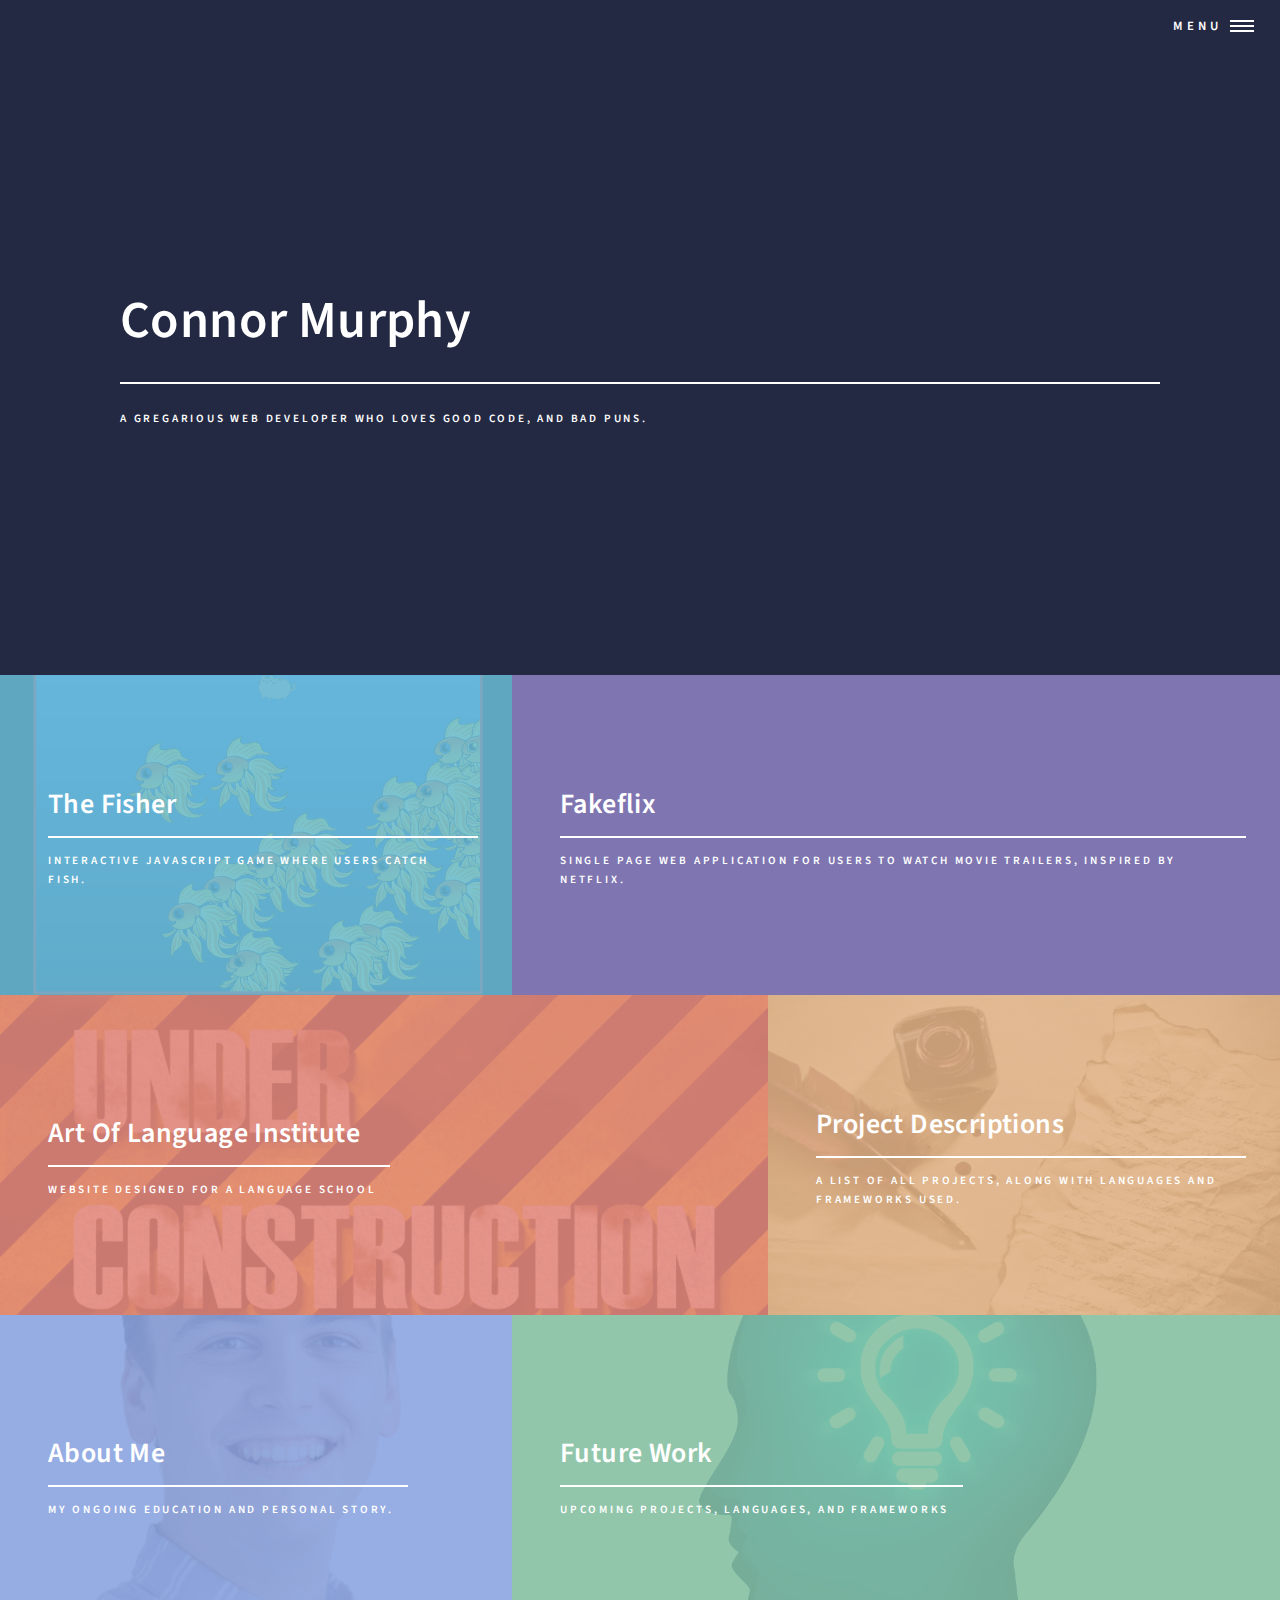
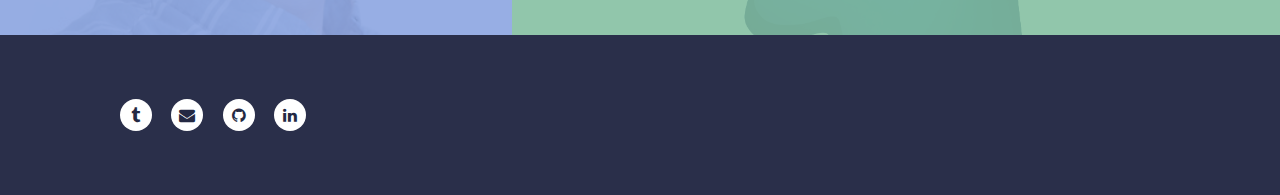
==== index.html @ fe05c430 "Update ALI" ====
<!DOCTYPE HTML>

<html>
	<head>
		<title>Connor Murphy</title>
		<meta charset="utf-8" />
		<meta name="viewport" content="width=device-width, initial-scale=1, user-scalable=no" />
		<!--[if lte IE 8]><script src="assets/js/ie/html5shiv.js"></script><![endif]-->
		<link rel="stylesheet" href="assets/css/main.css" />
		<!--[if lte IE 9]><link rel="stylesheet" href="assets/css/ie9.css" /><![endif]-->
		<!--[if lte IE 8]><link rel="stylesheet" href="assets/css/ie8.css" /><![endif]-->
	</head>
	<body>

		<!-- Wrapper -->
			<div id="wrapper">

				<!-- Header -->
					<header id="header" class="alt">
						<a href="index.html" class="logo"><img="./assets/images/Fav-icon.png">
						<nav>
							<a href="#menu">Menu</a>
						</nav>
					</header>

				<!-- Menu -->
					<nav id="menu">
						<ul class="links">
              <li><a href="index.html">Home</a></li>
							<li><a href="projects.html">Projects</a></li>
							<li><a href="about-me.html">About Me</a></li>
							<li><a href="future.html">Future Work</a></li>
						</ul>
					</nav>

				<!-- Banner -->
					<section id="banner" class="major">
						<div class="inner">
							<header class="major">
								<h1>Connor Murphy</h1>
								<div class="content">
									<p>A gregarious web developer who loves good code, and bad puns.</p>
								</div>
							</header>
						</div>
					</section>

				<!-- Main -->
					<div id="main">

						<!-- One -->
							<section id="one" class="tiles">
								<article>
									<span class="image">
										<img src="./assets/images/gameplay.png" alt="" />
									</span>
									<header class="major">
										<h3><a href="thefisher" class="link">The Fisher</a></h3>
										<p>Interactive Javascript game where users catch fish.</p>
									</header>
								</article>
								<article>
									<span class="image">
									<img src="http://res.cloudinary.com/dqiuefax1/image/upload/v1480898800/a7AM8L_i4vcko.gif" alt="" />
									</span>
									<header class="major">
										<h3><a href="http://www.realfakeflix.com/">Fakeflix</a></h3>
										<p>Single Page Web application for users to watch movie trailers, inspired by Netflix.</p>
									</header>
								</article>
								<article>
									<span class="image">
										<img src="./assets/images/work-in-progress.jpg" alt="" />
									</span>
									<header class="major">
										<h3><a href="http://a-l-i.herokuapp.com/#/">Art Of Language Institute</a></h3>
										<p>Website designed for a language school</p>
									</header>
								</article>
								<article>
									<span class="image">
										<img src="./assets/images/description.jpg" alt="" />
									</span>
									<header class="major">
										<h3><a href="projects.html" class="link">Project Descriptions</a></h3>
										<p>A list of all projects, along with languages and frameworks used.</p>
									</header>
								</article>
								<article>
									<span class="image">
										<img src="./assets/images/Connor.jpg" alt="" />
									</span>
									<header class="major">
										<h3><a href="about-me.html" class="link">About Me</a></h3>
										<p>My ongoing education and personal story.</p>
									</header>
								</article>
								<article>
									<span class="image">
										<img src="./assets/images/idea.jpg" alt="" />
									</span>
									<header class="major">
										<h3><a href="future.html" class="link">Future Work</a></h3>
										<p> Upcoming projects, languages, and frameworks</p>
									</header>
								</article>
							</section>

				<!-- Footer -->
					<footer id="footer">
						<div class="inner">
							<ul class="icons">
								<li><a href="http://theangryprogrammer.tumblr.com/" class="icon alt fa-tumblr"><span class="label">Twitter</span></a></li>
								<li><a href="mailto:connorlmurphy@gmail.com" class="icon alt fa-envelope"><span class="label">Email</span></a></li>
								<li><a href="https://www.github.com/monnorcurphy" class="icon alt fa-github"><span class="label">GitHub</span></a></li>
								<li><a href="https://www.linkedin.com/in/monnorcurphy" class="icon alt fa-linkedin"><span class="label">LinkedIn</span></a></li>
							</ul>
						</div>
					</footer>

			</div>

		<!-- Scripts -->
			<script src="assets/js/jquery.min.js"></script>
			<script src="assets/js/jquery.scrolly.min.js"></script>
			<script src="assets/js/jquery.scrollex.min.js"></script>
			<script src="assets/js/skel.min.js"></script>
			<script src="assets/js/util.js"></script>
			<!--[if lte IE 8]><script src="assets/js/ie/respond.min.js"></script><![endif]-->
			<script src="assets/js/main.js"></script>

	</body>
</html>
---- assets/css/main.css ----
@import url(font-awesome.min.css);
@import url("https://fonts.googleapis.com/css?family=Source+Sans+Pro:300,300italic,600,600italic");

/*
	Forty by HTML5 UP
	html5up.net | @ajlkn
	Free for personal and commercial use under the CCA 3.0 license (html5up.net/license)
*/

/* Reset */

	html, body, div, span, applet, object, iframe, h1, h2, h3, h4, h5, h6, p, blockquote, pre, a, abbr, acronym, address, big, cite, code, del, dfn, em, img, ins, kbd, q, s, samp, small, strike, strong, sub, sup, tt, var, b, u, i, center, dl, dt, dd, ol, ul, li, fieldset, form, label, legend, table, caption, tbody, tfoot, thead, tr, th, td, article, aside, canvas, details, embed, figure, figcaption, footer, header, hgroup, menu, nav, output, ruby, section, summary, time, mark, audio, video {
		margin: 0;
		padding: 0;
		border: 0;
		font-size: 100%;
		font: inherit;
		vertical-align: baseline;
	}

	article, aside, details, figcaption, figure, footer, header, hgroup, menu, nav, section {
		display: block;
	}

	body {
		line-height: 1;
	}

	ol, ul {
		list-style: none;
	}

	blockquote, q {
		quotes: none;
	}

	blockquote:before, blockquote:after, q:before, q:after {
		content: '';
		content: none;
	}

	table {
		border-collapse: collapse;
		border-spacing: 0;
	}

	body {
		-webkit-text-size-adjust: none;
	}


	div.pictures{
		display: flex;
		justify-content: space-around;
		max-height: 300px;
	}

	img.me{
		max-width: 350px;
    width: auto;
    max-height: 275px;
    padding: 10px;
    min-width: 200px;
	}
/* Box Model */

	*, *:before, *:after {
		-moz-box-sizing: border-box;
		-webkit-box-sizing: border-box;
		box-sizing: border-box;
	}

/* Grid */

	.row {
		border-bottom: solid 1px transparent;
		-moz-box-sizing: border-box;
		-webkit-box-sizing: border-box;
		box-sizing: border-box;
	}

	.row > * {
		float: left;
		-moz-box-sizing: border-box;
		-webkit-box-sizing: border-box;
		box-sizing: border-box;
	}

	.row:after, .row:before {
		content: '';
		display: block;
		clear: both;
		height: 0;
	}

	.row.uniform > * > :first-child {
		margin-top: 0;
	}

	.row.uniform > * > :last-child {
		margin-bottom: 0;
	}

	.row.\30 \25 > * {
		padding: 0 0 0 0em;
	}

	.row.\30 \25 {
		margin: 0 0 -1px 0em;
	}

	.row.uniform.\30 \25 > * {
		padding: 0em 0 0 0em;
	}

	.row.uniform.\30 \25 {
		margin: 0em 0 -1px 0em;
	}

	.row > * {
		padding: 0 0 0 2em;
	}

	.row {
		margin: 0 0 -1px -2em;
	}

	.row.uniform > * {
		padding: 2em 0 0 2em;
	}

	.row.uniform {
		margin: -2em 0 -1px -2em;
	}

	.row.\32 00\25 > * {
		padding: 0 0 0 4em;
	}

	.row.\32 00\25 {
		margin: 0 0 -1px -4em;
	}

	.row.uniform.\32 00\25 > * {
		padding: 4em 0 0 4em;
	}

	.row.uniform.\32 00\25 {
		margin: -4em 0 -1px -4em;
	}

	.row.\31 50\25 > * {
		padding: 0 0 0 3em;
	}

	.row.\31 50\25 {
		margin: 0 0 -1px -3em;
	}

	.row.uniform.\31 50\25 > * {
		padding: 3em 0 0 3em;
	}

	.row.uniform.\31 50\25 {
		margin: -3em 0 -1px -3em;
	}

	.row.\35 0\25 > * {
		padding: 0 0 0 1em;
	}

	.row.\35 0\25 {
		margin: 0 0 -1px -1em;
	}

	.row.uniform.\35 0\25 > * {
		padding: 1em 0 0 1em;
	}

	.row.uniform.\35 0\25 {
		margin: -1em 0 -1px -1em;
	}

	.row.\32 5\25 > * {
		padding: 0 0 0 0.5em;
	}

	.row.\32 5\25 {
		margin: 0 0 -1px -0.5em;
	}

	.row.uniform.\32 5\25 > * {
		padding: 0.5em 0 0 0.5em;
	}

	.row.uniform.\32 5\25 {
		margin: -0.5em 0 -1px -0.5em;
	}

	.\31 2u, .\31 2u\24 {
		width: 100%;
		clear: none;
		margin-left: 0;
	}

	.\31 1u, .\31 1u\24 {
		width: 91.6666666667%;
		clear: none;
		margin-left: 0;
	}

	.\31 0u, .\31 0u\24 {
		width: 83.3333333333%;
		clear: none;
		margin-left: 0;
	}

	.\39 u, .\39 u\24 {
		width: 75%;
		clear: none;
		margin-left: 0;
	}

	.\38 u, .\38 u\24 {
		width: 66.6666666667%;
		clear: none;
		margin-left: 0;
	}

	.\37 u, .\37 u\24 {
		width: 58.3333333333%;
		clear: none;
		margin-left: 0;
	}

	.\36 u, .\36 u\24 {
		width: 50%;
		clear: none;
		margin-left: 0;
	}

	.\35 u, .\35 u\24 {
		width: 41.6666666667%;
		clear: none;
		margin-left: 0;
	}

	.\34 u, .\34 u\24 {
		width: 33.3333333333%;
		clear: none;
		margin-left: 0;
	}

	.\33 u, .\33 u\24 {
		width: 25%;
		clear: none;
		margin-left: 0;
	}

	.\32 u, .\32 u\24 {
		width: 16.6666666667%;
		clear: none;
		margin-left: 0;
	}

	.\31 u, .\31 u\24 {
		width: 8.3333333333%;
		clear: none;
		margin-left: 0;
	}

	.\31 2u\24 + *,
	.\31 1u\24 + *,
	.\31 0u\24 + *,
	.\39 u\24 + *,
	.\38 u\24 + *,
	.\37 u\24 + *,
	.\36 u\24 + *,
	.\35 u\24 + *,
	.\34 u\24 + *,
	.\33 u\24 + *,
	.\32 u\24 + *,
	.\31 u\24 + * {
		clear: left;
	}

	.\-11u {
		margin-left: 91.66667%;
	}

	.\-10u {
		margin-left: 83.33333%;
	}

	.\-9u {
		margin-left: 75%;
	}

	.\-8u {
		margin-left: 66.66667%;
	}

	.\-7u {
		margin-left: 58.33333%;
	}

	.\-6u {
		margin-left: 50%;
	}

	.\-5u {
		margin-left: 41.66667%;
	}

	.\-4u {
		margin-left: 33.33333%;
	}

	.\-3u {
		margin-left: 25%;
	}

	.\-2u {
		margin-left: 16.66667%;
	}

	.\-1u {
		margin-left: 8.33333%;
	}

	@media screen and (max-width: 1680px) {

		.row > * {
			padding: 0 0 0 2em;
		}

		.row {
			margin: 0 0 -1px -2em;
		}

		.row.uniform > * {
			padding: 2em 0 0 2em;
		}

		.row.uniform {
			margin: -2em 0 -1px -2em;
		}

		.row.\32 00\25 > * {
			padding: 0 0 0 4em;
		}

		.row.\32 00\25 {
			margin: 0 0 -1px -4em;
		}

		.row.uniform.\32 00\25 > * {
			padding: 4em 0 0 4em;
		}

		.row.uniform.\32 00\25 {
			margin: -4em 0 -1px -4em;
		}

		.row.\31 50\25 > * {
			padding: 0 0 0 3em;
		}

		.row.\31 50\25 {
			margin: 0 0 -1px -3em;
		}

		.row.uniform.\31 50\25 > * {
			padding: 3em 0 0 3em;
		}

		.row.uniform.\31 50\25 {
			margin: -3em 0 -1px -3em;
		}

		.row.\35 0\25 > * {
			padding: 0 0 0 1em;
		}

		.row.\35 0\25 {
			margin: 0 0 -1px -1em;
		}

		.row.uniform.\35 0\25 > * {
			padding: 1em 0 0 1em;
		}

		.row.uniform.\35 0\25 {
			margin: -1em 0 -1px -1em;
		}

		.row.\32 5\25 > * {
			padding: 0 0 0 0.5em;
		}

		.row.\32 5\25 {
			margin: 0 0 -1px -0.5em;
		}

		.row.uniform.\32 5\25 > * {
			padding: 0.5em 0 0 0.5em;
		}

		.row.uniform.\32 5\25 {
			margin: -0.5em 0 -1px -0.5em;
		}

		.\31 2u\28xlarge\29, .\31 2u\24\28xlarge\29 {
			width: 100%;
			clear: none;
			margin-left: 0;
		}

		.\31 1u\28xlarge\29, .\31 1u\24\28xlarge\29 {
			width: 91.6666666667%;
			clear: none;
			margin-left: 0;
		}

		.\31 0u\28xlarge\29, .\31 0u\24\28xlarge\29 {
			width: 83.3333333333%;
			clear: none;
			margin-left: 0;
		}

		.\39 u\28xlarge\29, .\39 u\24\28xlarge\29 {
			width: 75%;
			clear: none;
			margin-left: 0;
		}

		.\38 u\28xlarge\29, .\38 u\24\28xlarge\29 {
			width: 66.6666666667%;
			clear: none;
			margin-left: 0;
		}

		.\37 u\28xlarge\29, .\37 u\24\28xlarge\29 {
			width: 58.3333333333%;
			clear: none;
			margin-left: 0;
		}

		.\36 u\28xlarge\29, .\36 u\24\28xlarge\29 {
			width: 50%;
			clear: none;
			margin-left: 0;
		}

		.\35 u\28xlarge\29, .\35 u\24\28xlarge\29 {
			width: 41.6666666667%;
			clear: none;
			margin-left: 0;
		}

		.\34 u\28xlarge\29, .\34 u\24\28xlarge\29 {
			width: 33.3333333333%;
			clear: none;
			margin-left: 0;
		}

		.\33 u\28xlarge\29, .\33 u\24\28xlarge\29 {
			width: 25%;
			clear: none;
			margin-left: 0;
		}

		.\32 u\28xlarge\29, .\32 u\24\28xlarge\29 {
			width: 16.6666666667%;
			clear: none;
			margin-left: 0;
		}

		.\31 u\28xlarge\29, .\31 u\24\28xlarge\29 {
			width: 8.3333333333%;
			clear: none;
			margin-left: 0;
		}

		.\31 2u\24\28xlarge\29 + *,
		.\31 1u\24\28xlarge\29 + *,
		.\31 0u\24\28xlarge\29 + *,
		.\39 u\24\28xlarge\29 + *,
		.\38 u\24\28xlarge\29 + *,
		.\37 u\24\28xlarge\29 + *,
		.\36 u\24\28xlarge\29 + *,
		.\35 u\24\28xlarge\29 + *,
		.\34 u\24\28xlarge\29 + *,
		.\33 u\24\28xlarge\29 + *,
		.\32 u\24\28xlarge\29 + *,
		.\31 u\24\28xlarge\29 + * {
			clear: left;
		}

		.\-11u\28xlarge\29 {
			margin-left: 91.66667%;
		}

		.\-10u\28xlarge\29 {
			margin-left: 83.33333%;
		}

		.\-9u\28xlarge\29 {
			margin-left: 75%;
		}

		.\-8u\28xlarge\29 {
			margin-left: 66.66667%;
		}

		.\-7u\28xlarge\29 {
			margin-left: 58.33333%;
		}

		.\-6u\28xlarge\29 {
			margin-left: 50%;
		}

		.\-5u\28xlarge\29 {
			margin-left: 41.66667%;
		}

		.\-4u\28xlarge\29 {
			margin-left: 33.33333%;
		}

		.\-3u\28xlarge\29 {
			margin-left: 25%;
		}

		.\-2u\28xlarge\29 {
			margin-left: 16.66667%;
		}

		.\-1u\28xlarge\29 {
			margin-left: 8.33333%;
		}

	}

	@media screen and (max-width: 1280px) {

		.row > * {
			padding: 0 0 0 1.5em;
		}

		.row {
			margin: 0 0 -1px -1.5em;
		}

		.row.uniform > * {
			padding: 1.5em 0 0 1.5em;
		}

		.row.uniform {
			margin: -1.5em 0 -1px -1.5em;
		}

		.row.\32 00\25 > * {
			padding: 0 0 0 3em;
		}

		.row.\32 00\25 {
			margin: 0 0 -1px -3em;
		}

		.row.uniform.\32 00\25 > * {
			padding: 3em 0 0 3em;
		}

		.row.uniform.\32 00\25 {
			margin: -3em 0 -1px -3em;
		}

		.row.\31 50\25 > * {
			padding: 0 0 0 2.25em;
		}

		.row.\31 50\25 {
			margin: 0 0 -1px -2.25em;
		}

		.row.uniform.\31 50\25 > * {
			padding: 2.25em 0 0 2.25em;
		}

		.row.uniform.\31 50\25 {
			margin: -2.25em 0 -1px -2.25em;
		}

		.row.\35 0\25 > * {
			padding: 0 0 0 0.75em;
		}

		.row.\35 0\25 {
			margin: 0 0 -1px -0.75em;
		}

		.row.uniform.\35 0\25 > * {
			padding: 0.75em 0 0 0.75em;
		}

		.row.uniform.\35 0\25 {
			margin: -0.75em 0 -1px -0.75em;
		}

		.row.\32 5\25 > * {
			padding: 0 0 0 0.375em;
		}

		.row.\32 5\25 {
			margin: 0 0 -1px -0.375em;
		}

		.row.uniform.\32 5\25 > * {
			padding: 0.375em 0 0 0.375em;
		}

		.row.uniform.\32 5\25 {
			margin: -0.375em 0 -1px -0.375em;
		}

		.\31 2u\28large\29, .\31 2u\24\28large\29 {
			width: 100%;
			clear: none;
			margin-left: 0;
		}

		.\31 1u\28large\29, .\31 1u\24\28large\29 {
			width: 91.6666666667%;
			clear: none;
			margin-left: 0;
		}

		.\31 0u\28large\29, .\31 0u\24\28large\29 {
			width: 83.3333333333%;
			clear: none;
			margin-left: 0;
		}

		.\39 u\28large\29, .\39 u\24\28large\29 {
			width: 75%;
			clear: none;
			margin-left: 0;
		}

		.\38 u\28large\29, .\38 u\24\28large\29 {
			width: 66.6666666667%;
			clear: none;
			margin-left: 0;
		}

		.\37 u\28large\29, .\37 u\24\28large\29 {
			width: 58.3333333333%;
			clear: none;
			margin-left: 0;
		}

		.\36 u\28large\29, .\36 u\24\28large\29 {
			width: 50%;
			clear: none;
			margin-left: 0;
		}

		.\35 u\28large\29, .\35 u\24\28large\29 {
			width: 41.6666666667%;
			clear: none;
			margin-left: 0;
		}

		.\34 u\28large\29, .\34 u\24\28large\29 {
			width: 33.3333333333%;
			clear: none;
			margin-left: 0;
		}

		.\33 u\28large\29, .\33 u\24\28large\29 {
			width: 25%;
			clear: none;
			margin-left: 0;
		}

		.\32 u\28large\29, .\32 u\24\28large\29 {
			width: 16.6666666667%;
			clear: none;
			margin-left: 0;
		}

		.\31 u\28large\29, .\31 u\24\28large\29 {
			width: 8.3333333333%;
			clear: none;
			margin-left: 0;
		}

		.\31 2u\24\28large\29 + *,
		.\31 1u\24\28large\29 + *,
		.\31 0u\24\28large\29 + *,
		.\39 u\24\28large\29 + *,
		.\38 u\24\28large\29 + *,
		.\37 u\24\28large\29 + *,
		.\36 u\24\28large\29 + *,
		.\35 u\24\28large\29 + *,
		.\34 u\24\28large\29 + *,
		.\33 u\24\28large\29 + *,
		.\32 u\24\28large\29 + *,
		.\31 u\24\28large\29 + * {
			clear: left;
		}

		.\-11u\28large\29 {
			margin-left: 91.66667%;
		}

		.\-10u\28large\29 {
			margin-left: 83.33333%;
		}

		.\-9u\28large\29 {
			margin-left: 75%;
		}

		.\-8u\28large\29 {
			margin-left: 66.66667%;
		}

		.\-7u\28large\29 {
			margin-left: 58.33333%;
		}

		.\-6u\28large\29 {
			margin-left: 50%;
		}

		.\-5u\28large\29 {
			margin-left: 41.66667%;
		}

		.\-4u\28large\29 {
			margin-left: 33.33333%;
		}

		.\-3u\28large\29 {
			margin-left: 25%;
		}

		.\-2u\28large\29 {
			margin-left: 16.66667%;
		}

		.\-1u\28large\29 {
			margin-left: 8.33333%;
		}

	}

	@media screen and (max-width: 980px) {

		.row > * {
			padding: 0 0 0 1.5em;
		}

		.row {
			margin: 0 0 -1px -1.5em;
		}

		.row.uniform > * {
			padding: 1.5em 0 0 1.5em;
		}

		.row.uniform {
			margin: -1.5em 0 -1px -1.5em;
		}

		.row.\32 00\25 > * {
			padding: 0 0 0 3em;
		}

		.row.\32 00\25 {
			margin: 0 0 -1px -3em;
		}

		.row.uniform.\32 00\25 > * {
			padding: 3em 0 0 3em;
		}

		.row.uniform.\32 00\25 {
			margin: -3em 0 -1px -3em;
		}

		.row.\31 50\25 > * {
			padding: 0 0 0 2.25em;
		}

		.row.\31 50\25 {
			margin: 0 0 -1px -2.25em;
		}

		.row.uniform.\31 50\25 > * {
			padding: 2.25em 0 0 2.25em;
		}

		.row.uniform.\31 50\25 {
			margin: -2.25em 0 -1px -2.25em;
		}

		.row.\35 0\25 > * {
			padding: 0 0 0 0.75em;
		}

		.row.\35 0\25 {
			margin: 0 0 -1px -0.75em;
		}

		.row.uniform.\35 0\25 > * {
			padding: 0.75em 0 0 0.75em;
		}

		.row.uniform.\35 0\25 {
			margin: -0.75em 0 -1px -0.75em;
		}

		.row.\32 5\25 > * {
			padding: 0 0 0 0.375em;
		}

		.row.\32 5\25 {
			margin: 0 0 -1px -0.375em;
		}

		.row.uniform.\32 5\25 > * {
			padding: 0.375em 0 0 0.375em;
		}

		.row.uniform.\32 5\25 {
			margin: -0.375em 0 -1px -0.375em;
		}

		.\31 2u\28medium\29, .\31 2u\24\28medium\29 {
			width: 100%;
			clear: none;
			margin-left: 0;
		}

		.\31 1u\28medium\29, .\31 1u\24\28medium\29 {
			width: 91.6666666667%;
			clear: none;
			margin-left: 0;
		}

		.\31 0u\28medium\29, .\31 0u\24\28medium\29 {
			width: 83.3333333333%;
			clear: none;
			margin-left: 0;
		}

		.\39 u\28medium\29, .\39 u\24\28medium\29 {
			width: 75%;
			clear: none;
			margin-left: 0;
		}

		.\38 u\28medium\29, .\38 u\24\28medium\29 {
			width: 66.6666666667%;
			clear: none;
			margin-left: 0;
		}

		.\37 u\28medium\29, .\37 u\24\28medium\29 {
			width: 58.3333333333%;
			clear: none;
			margin-left: 0;
		}

		.\36 u\28medium\29, .\36 u\24\28medium\29 {
			width: 50%;
			clear: none;
			margin-left: 0;
		}

		.\35 u\28medium\29, .\35 u\24\28medium\29 {
			width: 41.6666666667%;
			clear: none;
			margin-left: 0;
		}

		.\34 u\28medium\29, .\34 u\24\28medium\29 {
			width: 33.3333333333%;
			clear: none;
			margin-left: 0;
		}

		.\33 u\28medium\29, .\33 u\24\28medium\29 {
			width: 25%;
			clear: none;
			margin-left: 0;
		}

		.\32 u\28medium\29, .\32 u\24\28medium\29 {
			width: 16.6666666667%;
			clear: none;
			margin-left: 0;
		}

		.\31 u\28medium\29, .\31 u\24\28medium\29 {
			width: 8.3333333333%;
			clear: none;
			margin-left: 0;
		}

		.\31 2u\24\28medium\29 + *,
		.\31 1u\24\28medium\29 + *,
		.\31 0u\24\28medium\29 + *,
		.\39 u\24\28medium\29 + *,
		.\38 u\24\28medium\29 + *,
		.\37 u\24\28medium\29 + *,
		.\36 u\24\28medium\29 + *,
		.\35 u\24\28medium\29 + *,
		.\34 u\24\28medium\29 + *,
		.\33 u\24\28medium\29 + *,
		.\32 u\24\28medium\29 + *,
		.\31 u\24\28medium\29 + * {
			clear: left;
		}

		.\-11u\28medium\29 {
			margin-left: 91.66667%;
		}

		.\-10u\28medium\29 {
			margin-left: 83.33333%;
		}

		.\-9u\28medium\29 {
			margin-left: 75%;
		}

		.\-8u\28medium\29 {
			margin-left: 66.66667%;
		}

		.\-7u\28medium\29 {
			margin-left: 58.33333%;
		}

		.\-6u\28medium\29 {
			margin-left: 50%;
		}

		.\-5u\28medium\29 {
			margin-left: 41.66667%;
		}

		.\-4u\28medium\29 {
			margin-left: 33.33333%;
		}

		.\-3u\28medium\29 {
			margin-left: 25%;
		}

		.\-2u\28medium\29 {
			margin-left: 16.66667%;
		}

		.\-1u\28medium\29 {
			margin-left: 8.33333%;
		}

	}

	@media screen and (max-width: 736px) {

		.row > * {
			padding: 0 0 0 1.25em;
		}

		.row {
			margin: 0 0 -1px -1.25em;
		}

		.row.uniform > * {
			padding: 1.25em 0 0 1.25em;
		}

		.row.uniform {
			margin: -1.25em 0 -1px -1.25em;
		}

		.row.\32 00\25 > * {
			padding: 0 0 0 2.5em;
		}

		.row.\32 00\25 {
			margin: 0 0 -1px -2.5em;
		}

		.row.uniform.\32 00\25 > * {
			padding: 2.5em 0 0 2.5em;
		}

		.row.uniform.\32 00\25 {
			margin: -2.5em 0 -1px -2.5em;
		}

		.row.\31 50\25 > * {
			padding: 0 0 0 1.875em;
		}

		.row.\31 50\25 {
			margin: 0 0 -1px -1.875em;
		}

		.row.uniform.\31 50\25 > * {
			padding: 1.875em 0 0 1.875em;
		}

		.row.uniform.\31 50\25 {
			margin: -1.875em 0 -1px -1.875em;
		}

		.row.\35 0\25 > * {
			padding: 0 0 0 0.625em;
		}

		.row.\35 0\25 {
			margin: 0 0 -1px -0.625em;
		}

		.row.uniform.\35 0\25 > * {
			padding: 0.625em 0 0 0.625em;
		}

		.row.uniform.\35 0\25 {
			margin: -0.625em 0 -1px -0.625em;
		}

		.row.\32 5\25 > * {
			padding: 0 0 0 0.3125em;
		}

		.row.\32 5\25 {
			margin: 0 0 -1px -0.3125em;
		}

		.row.uniform.\32 5\25 > * {
			padding: 0.3125em 0 0 0.3125em;
		}

		.row.uniform.\32 5\25 {
			margin: -0.3125em 0 -1px -0.3125em;
		}

		.\31 2u\28small\29, .\31 2u\24\28small\29 {
			width: 100%;
			clear: none;
			margin-left: 0;
		}

		.\31 1u\28small\29, .\31 1u\24\28small\29 {
			width: 91.6666666667%;
			clear: none;
			margin-left: 0;
		}

		.\31 0u\28small\29, .\31 0u\24\28small\29 {
			width: 83.3333333333%;
			clear: none;
			margin-left: 0;
		}

		.\39 u\28small\29, .\39 u\24\28small\29 {
			width: 75%;
			clear: none;
			margin-left: 0;
		}

		.\38 u\28small\29, .\38 u\24\28small\29 {
			width: 66.6666666667%;
			clear: none;
			margin-left: 0;
		}

		.\37 u\28small\29, .\37 u\24\28small\29 {
			width: 58.3333333333%;
			clear: none;
			margin-left: 0;
		}

		.\36 u\28small\29, .\36 u\24\28small\29 {
			width: 50%;
			clear: none;
			margin-left: 0;
		}

		.\35 u\28small\29, .\35 u\24\28small\29 {
			width: 41.6666666667%;
			clear: none;
			margin-left: 0;
		}

		.\34 u\28small\29, .\34 u\24\28small\29 {
			width: 33.3333333333%;
			clear: none;
			margin-left: 0;
		}

		.\33 u\28small\29, .\33 u\24\28small\29 {
			width: 25%;
			clear: none;
			margin-left: 0;
		}

		.\32 u\28small\29, .\32 u\24\28small\29 {
			width: 16.6666666667%;
			clear: none;
			margin-left: 0;
		}

		.\31 u\28small\29, .\31 u\24\28small\29 {
			width: 8.3333333333%;
			clear: none;
			margin-left: 0;
		}

		.\31 2u\24\28small\29 + *,
		.\31 1u\24\28small\29 + *,
		.\31 0u\24\28small\29 + *,
		.\39 u\24\28small\29 + *,
		.\38 u\24\28small\29 + *,
		.\37 u\24\28small\29 + *,
		.\36 u\24\28small\29 + *,
		.\35 u\24\28small\29 + *,
		.\34 u\24\28small\29 + *,
		.\33 u\24\28small\29 + *,
		.\32 u\24\28small\29 + *,
		.\31 u\24\28small\29 + * {
			clear: left;
		}

		.\-11u\28small\29 {
			margin-left: 91.66667%;
		}

		.\-10u\28small\29 {
			margin-left: 83.33333%;
		}

		.\-9u\28small\29 {
			margin-left: 75%;
		}

		.\-8u\28small\29 {
			margin-left: 66.66667%;
		}

		.\-7u\28small\29 {
			margin-left: 58.33333%;
		}

		.\-6u\28small\29 {
			margin-left: 50%;
		}

		.\-5u\28small\29 {
			margin-left: 41.66667%;
		}

		.\-4u\28small\29 {
			margin-left: 33.33333%;
		}

		.\-3u\28small\29 {
			margin-left: 25%;
		}

		.\-2u\28small\29 {
			margin-left: 16.66667%;
		}

		.\-1u\28small\29 {
			margin-left: 8.33333%;
		}

	}

	@media screen and (max-width: 480px) {

		.row > * {
			padding: 0 0 0 1.25em;
		}

		.row {
			margin: 0 0 -1px -1.25em;
		}

		.row.uniform > * {
			padding: 1.25em 0 0 1.25em;
		}

		.row.uniform {
			margin: -1.25em 0 -1px -1.25em;
		}

		.row.\32 00\25 > * {
			padding: 0 0 0 2.5em;
		}

		.row.\32 00\25 {
			margin: 0 0 -1px -2.5em;
		}

		.row.uniform.\32 00\25 > * {
			padding: 2.5em 0 0 2.5em;
		}

		.row.uniform.\32 00\25 {
			margin: -2.5em 0 -1px -2.5em;
		}

		.row.\31 50\25 > * {
			padding: 0 0 0 1.875em;
		}

		.row.\31 50\25 {
			margin: 0 0 -1px -1.875em;
		}

		.row.uniform.\31 50\25 > * {
			padding: 1.875em 0 0 1.875em;
		}

		.row.uniform.\31 50\25 {
			margin: -1.875em 0 -1px -1.875em;
		}

		.row.\35 0\25 > * {
			padding: 0 0 0 0.625em;
		}

		.row.\35 0\25 {
			margin: 0 0 -1px -0.625em;
		}

		.row.uniform.\35 0\25 > * {
			padding: 0.625em 0 0 0.625em;
		}

		.row.uniform.\35 0\25 {
			margin: -0.625em 0 -1px -0.625em;
		}

		.row.\32 5\25 > * {
			padding: 0 0 0 0.3125em;
		}

		.row.\32 5\25 {
			margin: 0 0 -1px -0.3125em;
		}

		.row.uniform.\32 5\25 > * {
			padding: 0.3125em 0 0 0.3125em;
		}

		.row.uniform.\32 5\25 {
			margin: -0.3125em 0 -1px -0.3125em;
		}

		.\31 2u\28xsmall\29, .\31 2u\24\28xsmall\29 {
			width: 100%;
			clear: none;
			margin-left: 0;
		}

		.\31 1u\28xsmall\29, .\31 1u\24\28xsmall\29 {
			width: 91.6666666667%;
			clear: none;
			margin-left: 0;
		}

		.\31 0u\28xsmall\29, .\31 0u\24\28xsmall\29 {
			width: 83.3333333333%;
			clear: none;
			margin-left: 0;
		}

		.\39 u\28xsmall\29, .\39 u\24\28xsmall\29 {
			width: 75%;
			clear: none;
			margin-left: 0;
		}

		.\38 u\28xsmall\29, .\38 u\24\28xsmall\29 {
			width: 66.6666666667%;
			clear: none;
			margin-left: 0;
		}

		.\37 u\28xsmall\29, .\37 u\24\28xsmall\29 {
			width: 58.3333333333%;
			clear: none;
			margin-left: 0;
		}

		.\36 u\28xsmall\29, .\36 u\24\28xsmall\29 {
			width: 50%;
			clear: none;
			margin-left: 0;
		}

		.\35 u\28xsmall\29, .\35 u\24\28xsmall\29 {
			width: 41.6666666667%;
			clear: none;
			margin-left: 0;
		}

		.\34 u\28xsmall\29, .\34 u\24\28xsmall\29 {
			width: 33.3333333333%;
			clear: none;
			margin-left: 0;
		}

		.\33 u\28xsmall\29, .\33 u\24\28xsmall\29 {
			width: 25%;
			clear: none;
			margin-left: 0;
		}

		.\32 u\28xsmall\29, .\32 u\24\28xsmall\29 {
			width: 16.6666666667%;
			clear: none;
			margin-left: 0;
		}

		.\31 u\28xsmall\29, .\31 u\24\28xsmall\29 {
			width: 8.3333333333%;
			clear: none;
			margin-left: 0;
		}

		.\31 2u\24\28xsmall\29 + *,
		.\31 1u\24\28xsmall\29 + *,
		.\31 0u\24\28xsmall\29 + *,
		.\39 u\24\28xsmall\29 + *,
		.\38 u\24\28xsmall\29 + *,
		.\37 u\24\28xsmall\29 + *,
		.\36 u\24\28xsmall\29 + *,
		.\35 u\24\28xsmall\29 + *,
		.\34 u\24\28xsmall\29 + *,
		.\33 u\24\28xsmall\29 + *,
		.\32 u\24\28xsmall\29 + *,
		.\31 u\24\28xsmall\29 + * {
			clear: left;
		}

		.\-11u\28xsmall\29 {
			margin-left: 91.66667%;
		}

		.\-10u\28xsmall\29 {
			margin-left: 83.33333%;
		}

		.\-9u\28xsmall\29 {
			margin-left: 75%;
		}

		.\-8u\28xsmall\29 {
			margin-left: 66.66667%;
		}

		.\-7u\28xsmall\29 {
			margin-left: 58.33333%;
		}

		.\-6u\28xsmall\29 {
			margin-left: 50%;
		}

		.\-5u\28xsmall\29 {
			margin-left: 41.66667%;
		}

		.\-4u\28xsmall\29 {
			margin-left: 33.33333%;
		}

		.\-3u\28xsmall\29 {
			margin-left: 25%;
		}

		.\-2u\28xsmall\29 {
			margin-left: 16.66667%;
		}

		.\-1u\28xsmall\29 {
			margin-left: 8.33333%;
		}

	}

	@media screen and (max-width: 360px) {

		.row > * {
			padding: 0 0 0 1.25em;
		}

		.row {
			margin: 0 0 -1px -1.25em;
		}

		.row.uniform > * {
			padding: 1.25em 0 0 1.25em;
		}

		.row.uniform {
			margin: -1.25em 0 -1px -1.25em;
		}

		.row.\32 00\25 > * {
			padding: 0 0 0 2.5em;
		}

		.row.\32 00\25 {
			margin: 0 0 -1px -2.5em;
		}

		.row.uniform.\32 00\25 > * {
			padding: 2.5em 0 0 2.5em;
		}

		.row.uniform.\32 00\25 {
			margin: -2.5em 0 -1px -2.5em;
		}

		.row.\31 50\25 > * {
			padding: 0 0 0 1.875em;
		}

		.row.\31 50\25 {
			margin: 0 0 -1px -1.875em;
		}

		.row.uniform.\31 50\25 > * {
			padding: 1.875em 0 0 1.875em;
		}

		.row.uniform.\31 50\25 {
			margin: -1.875em 0 -1px -1.875em;
		}

		.row.\35 0\25 > * {
			padding: 0 0 0 0.625em;
		}

		.row.\35 0\25 {
			margin: 0 0 -1px -0.625em;
		}

		.row.uniform.\35 0\25 > * {
			padding: 0.625em 0 0 0.625em;
		}

		.row.uniform.\35 0\25 {
			margin: -0.625em 0 -1px -0.625em;
		}

		.row.\32 5\25 > * {
			padding: 0 0 0 0.3125em;
		}

		.row.\32 5\25 {
			margin: 0 0 -1px -0.3125em;
		}

		.row.uniform.\32 5\25 > * {
			padding: 0.3125em 0 0 0.3125em;
		}

		.row.uniform.\32 5\25 {
			margin: -0.3125em 0 -1px -0.3125em;
		}

		.\31 2u\28xxsmall\29, .\31 2u\24\28xxsmall\29 {
			width: 100%;
			clear: none;
			margin-left: 0;
		}

		.\31 1u\28xxsmall\29, .\31 1u\24\28xxsmall\29 {
			width: 91.6666666667%;
			clear: none;
			margin-left: 0;
		}

		.\31 0u\28xxsmall\29, .\31 0u\24\28xxsmall\29 {
			width: 83.3333333333%;
			clear: none;
			margin-left: 0;
		}

		.\39 u\28xxsmall\29, .\39 u\24\28xxsmall\29 {
			width: 75%;
			clear: none;
			margin-left: 0;
		}

		.\38 u\28xxsmall\29, .\38 u\24\28xxsmall\29 {
			width: 66.6666666667%;
			clear: none;
			margin-left: 0;
		}

		.\37 u\28xxsmall\29, .\37 u\24\28xxsmall\29 {
			width: 58.3333333333%;
			clear: none;
			margin-left: 0;
		}

		.\36 u\28xxsmall\29, .\36 u\24\28xxsmall\29 {
			width: 50%;
			clear: none;
			margin-left: 0;
		}

		.\35 u\28xxsmall\29, .\35 u\24\28xxsmall\29 {
			width: 41.6666666667%;
			clear: none;
			margin-left: 0;
		}

		.\34 u\28xxsmall\29, .\34 u\24\28xxsmall\29 {
			width: 33.3333333333%;
			clear: none;
			margin-left: 0;
		}

		.\33 u\28xxsmall\29, .\33 u\24\28xxsmall\29 {
			width: 25%;
			clear: none;
			margin-left: 0;
		}

		.\32 u\28xxsmall\29, .\32 u\24\28xxsmall\29 {
			width: 16.6666666667%;
			clear: none;
			margin-left: 0;
		}

		.\31 u\28xxsmall\29, .\31 u\24\28xxsmall\29 {
			width: 8.3333333333%;
			clear: none;
			margin-left: 0;
		}

		.\31 2u\24\28xxsmall\29 + *,
		.\31 1u\24\28xxsmall\29 + *,
		.\31 0u\24\28xxsmall\29 + *,
		.\39 u\24\28xxsmall\29 + *,
		.\38 u\24\28xxsmall\29 + *,
		.\37 u\24\28xxsmall\29 + *,
		.\36 u\24\28xxsmall\29 + *,
		.\35 u\24\28xxsmall\29 + *,
		.\34 u\24\28xxsmall\29 + *,
		.\33 u\24\28xxsmall\29 + *,
		.\32 u\24\28xxsmall\29 + *,
		.\31 u\24\28xxsmall\29 + * {
			clear: left;
		}

		.\-11u\28xxsmall\29 {
			margin-left: 91.66667%;
		}

		.\-10u\28xxsmall\29 {
			margin-left: 83.33333%;
		}

		.\-9u\28xxsmall\29 {
			margin-left: 75%;
		}

		.\-8u\28xxsmall\29 {
			margin-left: 66.66667%;
		}

		.\-7u\28xxsmall\29 {
			margin-left: 58.33333%;
		}

		.\-6u\28xxsmall\29 {
			margin-left: 50%;
		}

		.\-5u\28xxsmall\29 {
			margin-left: 41.66667%;
		}

		.\-4u\28xxsmall\29 {
			margin-left: 33.33333%;
		}

		.\-3u\28xxsmall\29 {
			margin-left: 25%;
		}

		.\-2u\28xxsmall\29 {
			margin-left: 16.66667%;
		}

		.\-1u\28xxsmall\29 {
			margin-left: 8.33333%;
		}

	}

/* Basic */

	@-ms-viewport {
		width: device-width;
	}

	body {
		-ms-overflow-style: scrollbar;
	}

	@media screen and (max-width: 480px) {

		html, body {
			min-width: 320px;
		}

	}

	body {
		background: #242943;
	}

		body.is-loading *, body.is-loading *:before, body.is-loading *:after {
			-moz-animation: none !important;
			-webkit-animation: none !important;
			-ms-animation: none !important;
			animation: none !important;
			-moz-transition: none !important;
			-webkit-transition: none !important;
			-ms-transition: none !important;
			transition: none !important;
		}

/* Type */

	body, input, select, textarea {
		color: #ffffff;
		font-family: "Source Sans Pro", Helvetica, sans-serif;
		font-size: 17pt;
		font-weight: 300;
		letter-spacing: 0.025em;
		line-height: 1.65;
	}

		@media screen and (max-width: 1680px) {

			body, input, select, textarea {
				font-size: 14pt;
			}

		}

		@media screen and (max-width: 1280px) {

			body, input, select, textarea {
				font-size: 12pt;
			}

		}

		@media screen and (max-width: 360px) {

			body, input, select, textarea {
				font-size: 11pt;
			}

		}

	a {
		-moz-transition: color 0.2s ease-in-out, border-bottom-color 0.2s ease-in-out;
		-webkit-transition: color 0.2s ease-in-out, border-bottom-color 0.2s ease-in-out;
		-ms-transition: color 0.2s ease-in-out, border-bottom-color 0.2s ease-in-out;
		transition: color 0.2s ease-in-out, border-bottom-color 0.2s ease-in-out;
		border-bottom: dotted 1px;
		color: inherit;
		text-decoration: none;
	}

		a:hover {
			border-bottom-color: transparent;
			color: #9bf1ff !important;
		}

		a:active {
			color: #53e3fb !important;
		}

	strong, b {
		color: #ffffff;
		font-weight: 600;
	}

	em, i {
		font-style: italic;
	}

	p {
		margin: 0 0 2em 0;
	}

	h1, h2, h3, h4, h5, h6 {
		color: #ffffff;
		font-weight: 600;
		line-height: 1.65;
		margin: 0 0 1em 0;
	}

		h1 a, h2 a, h3 a, h4 a, h5 a, h6 a {
			color: inherit;
			border-bottom: 0;
		}

	h1 {
		font-size: 2.5em;
	}

	h2 {
		font-size: 1.75em;
	}

	h3 {
		font-size: 1.35em;
	}

	h4 {
		font-size: 1.1em;
	}

	h5 {
		font-size: 0.9em;
	}

	h6 {
		font-size: 0.7em;
	}

	@media screen and (max-width: 736px) {

		h1 {
			font-size: 2em;
		}

		h2 {
			font-size: 1.5em;
		}

		h3 {
			font-size: 1.25em;
		}

	}

	sub {
		font-size: 0.8em;
		position: relative;
		top: 0.5em;
	}

	sup {
		font-size: 0.8em;
		position: relative;
		top: -0.5em;
	}

	blockquote {
		border-left: solid 4px rgba(212, 212, 255, 0.1);
		font-style: italic;
		margin: 0 0 2em 0;
		padding: 0.5em 0 0.5em 2em;
	}

	code {
		background: rgba(212, 212, 255, 0.035);
		font-family: "Courier New", monospace;
		font-size: 0.9em;
		margin: 0 0.25em;
		padding: 0.25em 0.65em;
	}

	pre {
		-webkit-overflow-scrolling: touch;
		font-family: "Courier New", monospace;
		font-size: 0.9em;
		margin: 0 0 2em 0;
	}

		pre code {
			display: block;
			line-height: 1.75;
			padding: 1em 1.5em;
			overflow-x: auto;
		}

	hr {
		border: 0;
		border-bottom: solid 1px rgba(212, 212, 255, 0.1);
		margin: 2em 0;
	}

		hr.major {
			margin: 3em 0;
		}

	.align-left {
		text-align: left;
	}

	.align-center {
		text-align: center;
	}

	.align-right {
		text-align: right;
	}

/* Section/Article */

	section.special, article.special {
		text-align: center;
	}

	header.major {
		width: -moz-max-content;
		width: -webkit-max-content;
		width: -ms-max-content;
		width: max-content;
		margin-bottom: 2em;
	}

		header.major > :first-child {
			margin-bottom: 0;
			width: calc(100% + 0.5em);
		}

			header.major > :first-child:after {
				content: '';
				background-color: #ffffff;
				display: block;
				height: 2px;
				margin: 0.325em 0 0.5em 0;
				width: 100%;
			}

		header.major > p {
			font-size: 0.7em;
			font-weight: 600;
			letter-spacing: 0.25em;
			margin-bottom: 0;
			text-transform: uppercase;
		}

		body.is-ie header.major > :first-child:after {
			max-width: 9em;
		}

		body.is-ie header.major > h1:after {
			max-width: 100% !important;
		}

	@media screen and (max-width: 736px) {

		header.major > p br {
			display: none;
		}

	}

/* Form */

	form {
		margin: 0 0 2em 0;
	}

		form .field {
			margin: 0 0 2em 0;
		}

			form .field.half {
				width: 50%;
				float: left;
				padding: 0 0 0 1em;
			}

				form .field.half.first {
					padding: 0 1em 0 0;
				}

		form > .actions {
			margin: 2.5em 0 0 0 !important;
		}

		@media screen and (max-width: 736px) {

			form .field {
				margin: 0 0 1.5em 0;
			}

				form .field.half {
					padding: 0 0 0 0.75em;
				}

					form .field.half.first {
						padding: 0 0.75em 0 0;
					}

			form > .actions {
				margin: 2em 0 0 0 !important;
			}

		}

		@media screen and (max-width: 480px) {

			form .field.half {
				width: 100%;
				float: none;
				padding: 0;
			}

				form .field.half.first {
					padding: 0;
				}

		}

	label {
		color: #ffffff;
		display: block;
		font-size: 0.8em;
		font-weight: 600;
		letter-spacing: 0.25em;
		margin: 0 0 1em 0;
		text-transform: uppercase;
	}

	input[type="text"],
	input[type="password"],
	input[type="email"],
	input[type="tel"],
	input[type="search"],
	input[type="url"],
	select,
	textarea {
		-moz-appearance: none;
		-webkit-appearance: none;
		-ms-appearance: none;
		appearance: none;
		background: rgba(212, 212, 255, 0.035);
		border: none;
		border-radius: 0;
		color: inherit;
		display: block;
		outline: 0;
		padding: 0 1em;
		text-decoration: none;
		width: 100%;
	}

		input[type="text"]:invalid,
		input[type="password"]:invalid,
		input[type="email"]:invalid,
		input[type="tel"]:invalid,
		input[type="search"]:invalid,
		input[type="url"]:invalid,
		select:invalid,
		textarea:invalid {
			box-shadow: none;
		}

		input[type="text"]:focus,
		input[type="password"]:focus,
		input[type="email"]:focus,
		input[type="tel"]:focus,
		input[type="search"]:focus,
		input[type="url"]:focus,
		select:focus,
		textarea:focus {
			border-color: #9bf1ff;
			box-shadow: 0 0 0 2px #9bf1ff;
		}

	.select-wrapper {
		text-decoration: none;
		display: block;
		position: relative;
	}

		.select-wrapper:before {
			-moz-osx-font-smoothing: grayscale;
			-webkit-font-smoothing: antialiased;
			font-family: FontAwesome;
			font-style: normal;
			font-weight: normal;
			text-transform: none !important;
		}

		.select-wrapper:before {
			color: rgba(212, 212, 255, 0.1);
			content: '\f078';
			display: block;
			height: 2.75em;
			line-height: 2.75em;
			pointer-events: none;
			position: absolute;
			right: 0;
			text-align: center;
			top: 0;
			width: 2.75em;
		}

		.select-wrapper select::-ms-expand {
			display: none;
		}

	input[type="text"],
	input[type="password"],
	input[type="email"],
	input[type="tel"],
	input[type="search"],
	input[type="url"],
	select {
		height: 2.75em;
	}

	textarea {
		padding: 0.75em 1em;
	}

	input[type="checkbox"],
	input[type="radio"] {
		-moz-appearance: none;
		-webkit-appearance: none;
		-ms-appearance: none;
		appearance: none;
		display: block;
		float: left;
		margin-right: -2em;
		opacity: 0;
		width: 1em;
		z-index: -1;
	}

		input[type="checkbox"] + label,
		input[type="radio"] + label {
			text-decoration: none;
			color: #ffffff;
			cursor: pointer;
			display: inline-block;
			font-weight: 300;
			padding-left: 2.65em;
			padding-right: 0.75em;
			position: relative;
		}

			input[type="checkbox"] + label:before,
			input[type="radio"] + label:before {
				-moz-osx-font-smoothing: grayscale;
				-webkit-font-smoothing: antialiased;
				font-family: FontAwesome;
				font-style: normal;
				font-weight: normal;
				text-transform: none !important;
			}

			input[type="checkbox"] + label:before,
			input[type="radio"] + label:before {
				background: rgba(212, 212, 255, 0.035);
				content: '';
				display: inline-block;
				height: 1.65em;
				left: 0;
				letter-spacing: 0;
				line-height: 1.58125em;
				position: absolute;
				text-align: center;
				top: 0;
				width: 1.65em;
			}

		input[type="checkbox"]:checked + label:before,
		input[type="radio"]:checked + label:before {
			background: #ffffff;
			border-color: #9bf1ff;
			content: '\f00c';
			color: #242943;
		}

		input[type="checkbox"]:focus + label:before,
		input[type="radio"]:focus + label:before {
			box-shadow: 0 0 0 2px #9bf1ff;
		}

	input[type="radio"] + label:before {
		border-radius: 100%;
	}

	::-webkit-input-placeholder {
		color: rgba(244, 244, 255, 0.2) !important;
		opacity: 1.0;
	}

	:-moz-placeholder {
		color: rgba(244, 244, 255, 0.2) !important;
		opacity: 1.0;
	}

	::-moz-placeholder {
		color: rgba(244, 244, 255, 0.2) !important;
		opacity: 1.0;
	}

	:-ms-input-placeholder {
		color: rgba(244, 244, 255, 0.2) !important;
		opacity: 1.0;
	}

	.formerize-placeholder {
		color: rgba(244, 244, 255, 0.2) !important;
		opacity: 1.0;
	}

/* Box */

	.box {
		border: solid 1px rgba(212, 212, 255, 0.1);
		margin-bottom: 2em;
		padding: 1.5em;
	}

		.box > :last-child,
		.box > :last-child > :last-child,
		.box > :last-child > :last-child > :last-child {
			margin-bottom: 0;
		}

		.box.alt {
			border: 0;
			border-radius: 0;
			padding: 0;
		}

/* Icon */

	.icon {
		text-decoration: none;
		border-bottom: none;
		position: relative;
	}

		.icon:before {
			-moz-osx-font-smoothing: grayscale;
			-webkit-font-smoothing: antialiased;
			font-family: FontAwesome;
			font-style: normal;
			font-weight: normal;
			text-transform: none !important;
		}

		.icon > .label {
			display: none;
		}

		.icon.alt:before {
			background-color: #ffffff;
			border-radius: 100%;
			color: #242943;
			display: inline-block;
			height: 2em;
			line-height: 2em;
			text-align: center;
			width: 2em;
		}

	a.icon.alt:before {
		-moz-transition: background-color 0.2s ease-in-out;
		-webkit-transition: background-color 0.2s ease-in-out;
		-ms-transition: background-color 0.2s ease-in-out;
		transition: background-color 0.2s ease-in-out;
	}

	a.icon.alt:hover:before {
		background-color: #6fc3df;
	}

	a.icon.alt:active:before {
		background-color: #37a6cb;
	}

/* Image */

	.image {
		border: 0;
		display: inline-block;
		position: relative;
	}

		.image img {
			display: block;
		}

		.image.left, .image.right {
			max-width: 30%;
		}

			.image.left img, .image.right img {
				width: 100%;
			}

		.image.left {
			float: left;
			margin: 0 1.5em 1.25em 0;
			top: 0.25em;
		}

		.image.right {
			float: right;
			margin: 0 0 1.25em 1.5em;
			top: 0.25em;
		}

		.image.fit {
			display: block;
			margin: 0 0 2em 0;
			width: 100%;
		}

			.image.fit img {
				width: 100%;
			}

		.image.main {
			display: block;
			margin: 2.5em 0;
			width: 100%;
		}

			.image.main img {

			}

			@media screen and (max-width: 736px) {

				.image.main {
					margin: 1.5em 0;
				}

			}

/* List */

	ol {
		list-style: decimal;
		margin: 0 0 2em 0;
		padding-left: 1.25em;
	}

		ol li {
			padding-left: 0.25em;
		}

	ul {
		list-style: disc;
		margin: 0 0 2em 0;
		padding-left: 1em;
	}

		ul li {
			padding-left: 0.5em;
		}

		ul.alt {
			list-style: none;
			padding-left: 0;
		}

			ul.alt li {
				border-top: solid 1px rgba(212, 212, 255, 0.1);
				padding: 0.5em 0;
			}

				ul.alt li:first-child {
					border-top: 0;
					padding-top: 0;
				}

		ul.icons {
			cursor: default;
			list-style: none;
			padding-left: 0;
		}

			ul.icons li {
				display: inline-block;
				padding: 0 1em 0 0;
			}

				ul.icons li:last-child {
					padding-right: 0;
				}

			@media screen and (max-width: 736px) {

				ul.icons li {
					padding: 0 0.75em 0 0;
				}

			}

		ul.actions {
			cursor: default;
			list-style: none;
			padding-left: 0;
		}

			ul.actions li {
				display: inline-block;
				padding: 0 1em 0 0;
				vertical-align: middle;
			}

				ul.actions li:last-child {
					padding-right: 0;
				}

			ul.actions.small li {
				padding: 0 1em 0 0;
			}

			ul.actions.vertical li {
				display: block;
				padding: 1em 0 0 0;
			}

				ul.actions.vertical li:first-child {
					padding-top: 0;
				}

				ul.actions.vertical li > * {
					margin-bottom: 0;
				}

			ul.actions.vertical.small li:first-child {
				padding-top: 0;
			}

			ul.actions.fit {
				display: table;
				margin-left: -1em;
				padding: 0;
				table-layout: fixed;
				width: calc(100% + 1em);
			}

				ul.actions.fit li {
					display: table-cell;
					padding: 0 0 0 1em;
				}

					ul.actions.fit li > * {
						margin-bottom: 0;
					}

				ul.actions.fit.small {
					margin-left: -1em;
					width: calc(100% + 1em);
				}

					ul.actions.fit.small li {
						padding: 0 0 0 1em;
					}

		ul.pagination {
			cursor: default;
			list-style: none;
			padding-left: 0;
		}

			ul.pagination li {
				display: inline-block;
				padding-left: 0;
				vertical-align: middle;
			}

				ul.pagination li > .page {
					-moz-transition: background-color 0.2s ease-in-out, color 0.2s ease-in-out;
					-webkit-transition: background-color 0.2s ease-in-out, color 0.2s ease-in-out;
					-ms-transition: background-color 0.2s ease-in-out, color 0.2s ease-in-out;
					transition: background-color 0.2s ease-in-out, color 0.2s ease-in-out;
					border-bottom: 0;
					display: inline-block;
					font-size: 0.8em;
					font-weight: 600;
					height: 1.5em;
					line-height: 1.5em;
					margin: 0 0.125em;
					min-width: 1.5em;
					padding: 0 0.5em;
					text-align: center;
				}

					ul.pagination li > .page.active {
						background-color: #ffffff;
						color: #242943;
					}

						ul.pagination li > .page.active:hover {
							background-color: #9bf1ff;
							color: #242943 !important;
						}

						ul.pagination li > .page.active:active {
							background-color: #53e3fb;
						}

				ul.pagination li:first-child {
					padding-right: 0.75em;
				}

				ul.pagination li:last-child {
					padding-left: 0.75em;
				}

			@media screen and (max-width: 480px) {

				ul.pagination li:nth-child(n+2):nth-last-child(n+2) {
					display: none;
				}

				ul.pagination li:first-child {
					padding-right: 0;
				}

			}

	dl {
		margin: 0 0 2em 0;
	}

		dl dt {
			display: block;
			font-weight: 600;
			margin: 0 0 1em 0;
		}

		dl dd {
			margin-left: 2em;
		}

/* Table */

	.table-wrapper {
		-webkit-overflow-scrolling: touch;
		overflow-x: auto;
	}

	table {
		margin: 0 0 2em 0;
		width: 100%;
	}

		table tbody tr {
			border: solid 1px rgba(212, 212, 255, 0.1);
			border-left: 0;
			border-right: 0;
		}

			table tbody tr:nth-child(2n + 1) {
				background-color: rgba(212, 212, 255, 0.035);
			}

		table td {
			padding: 0.75em 0.75em;
		}

		table th {
			color: #ffffff;
			font-size: 0.9em;
			font-weight: 600;
			padding: 0 0.75em 0.75em 0.75em;
			text-align: left;
		}

		table thead {
			border-bottom: solid 2px rgba(212, 212, 255, 0.1);
		}

		table tfoot {
			border-top: solid 2px rgba(212, 212, 255, 0.1);
		}

		table.alt {
			border-collapse: separate;
		}

			table.alt tbody tr td {
				border: solid 1px rgba(212, 212, 255, 0.1);
				border-left-width: 0;
				border-top-width: 0;
			}

				table.alt tbody tr td:first-child {
					border-left-width: 1px;
				}

			table.alt tbody tr:first-child td {
				border-top-width: 1px;
			}

			table.alt thead {
				border-bottom: 0;
			}

			table.alt tfoot {
				border-top: 0;
			}

/* Button */

	input[type="submit"],
	input[type="reset"],
	input[type="button"],
	button,
	.button {
		-moz-appearance: none;
		-webkit-appearance: none;
		-ms-appearance: none;
		appearance: none;
		-moz-transition: background-color 0.2s ease-in-out, box-shadow 0.2s ease-in-out, color 0.2s ease-in-out;
		-webkit-transition: background-color 0.2s ease-in-out, box-shadow 0.2s ease-in-out, color 0.2s ease-in-out;
		-ms-transition: background-color 0.2s ease-in-out, box-shadow 0.2s ease-in-out, color 0.2s ease-in-out;
		transition: background-color 0.2s ease-in-out, box-shadow 0.2s ease-in-out, color 0.2s ease-in-out;
		background-color: transparent;
		border: 0;
		border-radius: 0;
		box-shadow: inset 0 0 0 2px #ffffff;
		color: #ffffff;
		cursor: pointer;
		display: inline-block;
		font-size: 0.8em;
		font-weight: 600;
		height: 3.5em;
		letter-spacing: 0.25em;
		line-height: 3.5em;
		padding: 0 1.75em;
		text-align: center;
		text-decoration: none;
		text-transform: uppercase;
		white-space: nowrap;
	}

		input[type="submit"]:hover, input[type="submit"]:active,
		input[type="reset"]:hover,
		input[type="reset"]:active,
		input[type="button"]:hover,
		input[type="button"]:active,
		button:hover,
		button:active,
		.button:hover,
		.button:active {
			box-shadow: inset 0 0 0 2px #9bf1ff;
			color: #9bf1ff;
		}

		input[type="submit"]:active,
		input[type="reset"]:active,
		input[type="button"]:active,
		button:active,
		.button:active {
			background-color: rgba(155, 241, 255, 0.1);
			box-shadow: inset 0 0 0 2px #53e3fb;
			color: #53e3fb;
		}

		input[type="submit"].icon:before,
		input[type="reset"].icon:before,
		input[type="button"].icon:before,
		button.icon:before,
		.button.icon:before {
			margin-right: 0.5em;
		}

		input[type="submit"].fit,
		input[type="reset"].fit,
		input[type="button"].fit,
		button.fit,
		.button.fit {
			display: block;
			margin: 0 0 1em 0;
			width: 100%;
		}

		input[type="submit"].small,
		input[type="reset"].small,
		input[type="button"].small,
		button.small,
		.button.small {
			font-size: 0.6em;
		}

		input[type="submit"].big,
		input[type="reset"].big,
		input[type="button"].big,
		button.big,
		.button.big {
			font-size: 1.25em;
			height: 3em;
			line-height: 3em;
		}

		input[type="submit"].next,
		input[type="reset"].next,
		input[type="button"].next,
		button.next,
		.button.next {
			padding-right: 4.5em;
			position: relative;
		}

			input[type="submit"].next:before, input[type="submit"].next:after,
			input[type="reset"].next:before,
			input[type="reset"].next:after,
			input[type="button"].next:before,
			input[type="button"].next:after,
			button.next:before,
			button.next:after,
			.button.next:before,
			.button.next:after {
				-moz-transition: opacity 0.2s ease-in-out;
				-webkit-transition: opacity 0.2s ease-in-out;
				-ms-transition: opacity 0.2s ease-in-out;
				transition: opacity 0.2s ease-in-out;
				background-position: center right;
				background-repeat: no-repeat;
				background-size: 36px 24px;
				content: '';
				display: block;
				height: 100%;
				position: absolute;
				right: 1.5em;
				top: 0;
				vertical-align: middle;
				width: 36px;
			}

			input[type="submit"].next:before,
			input[type="reset"].next:before,
			input[type="button"].next:before,
			button.next:before,
			.button.next:before {
				background-image: url("data:image/svg+xml;charset=utf8,%3Csvg xmlns='http://www.w3.org/2000/svg' xmlns:xlink='http://www.w3.org/1999/xlink' width='36px' height='24px' viewBox='0 0 36 24' zoomAndPan='disable'%3E%3Cstyle%3Eline %7B stroke: %23ffffff%3B stroke-width: 2px%3B %7D%3C/style%3E%3Cline x1='0' y1='12' x2='34' y2='12' /%3E%3Cline x1='25' y1='4' x2='34' y2='12.5' /%3E%3Cline x1='25' y1='20' x2='34' y2='11.5' /%3E%3C/svg%3E");
			}

			input[type="submit"].next:after,
			input[type="reset"].next:after,
			input[type="button"].next:after,
			button.next:after,
			.button.next:after {
				background-image: url("data:image/svg+xml;charset=utf8,%3Csvg xmlns='http://www.w3.org/2000/svg' xmlns:xlink='http://www.w3.org/1999/xlink' width='36px' height='24px' viewBox='0 0 36 24' zoomAndPan='disable'%3E%3Cstyle%3Eline %7B stroke: %239bf1ff%3B stroke-width: 2px%3B %7D%3C/style%3E%3Cline x1='0' y1='12' x2='34' y2='12' /%3E%3Cline x1='25' y1='4' x2='34' y2='12.5' /%3E%3Cline x1='25' y1='20' x2='34' y2='11.5' /%3E%3C/svg%3E");
				opacity: 0;
				z-index: 1;
			}

			input[type="submit"].next:hover:after, input[type="submit"].next:active:after,
			input[type="reset"].next:hover:after,
			input[type="reset"].next:active:after,
			input[type="button"].next:hover:after,
			input[type="button"].next:active:after,
			button.next:hover:after,
			button.next:active:after,
			.button.next:hover:after,
			.button.next:active:after {
				opacity: 1;
			}

			@media screen and (max-width: 1280px) {

				input[type="submit"].next,
				input[type="reset"].next,
				input[type="button"].next,
				button.next,
				.button.next {
					padding-right: 5em;
				}

			}

		input[type="submit"].special,
		input[type="reset"].special,
		input[type="button"].special,
		button.special,
		.button.special {
			background-color: #ffffff;
			box-shadow: none;
			color: #242943;
		}

			input[type="submit"].special:hover, input[type="submit"].special:active,
			input[type="reset"].special:hover,
			input[type="reset"].special:active,
			input[type="button"].special:hover,
			input[type="button"].special:active,
			button.special:hover,
			button.special:active,
			.button.special:hover,
			.button.special:active {
				background-color: #9bf1ff;
				color: #242943 !important;
			}

			input[type="submit"].special:active,
			input[type="reset"].special:active,
			input[type="button"].special:active,
			button.special:active,
			.button.special:active {
				background-color: #53e3fb;
			}

		input[type="submit"].disabled, input[type="submit"]:disabled,
		input[type="reset"].disabled,
		input[type="reset"]:disabled,
		input[type="button"].disabled,
		input[type="button"]:disabled,
		button.disabled,
		button:disabled,
		.button.disabled,
		.button:disabled {
			-moz-pointer-events: none;
			-webkit-pointer-events: none;
			-ms-pointer-events: none;
			pointer-events: none;
			cursor: default;
			opacity: 0.25;
		}

/* Tiles */

	.tiles {
		display: -moz-flex;
		display: -webkit-flex;
		display: -ms-flex;
		display: flex;
		-moz-flex-wrap: wrap;
		-webkit-flex-wrap: wrap;
		-ms-flex-wrap: wrap;
		flex-wrap: wrap;
		border-top: 0 !important;
	}

		.tiles + * {
			border-top: 0 !important;
		}

		.tiles article {
			-moz-align-items: center;
			-webkit-align-items: center;
			-ms-align-items: center;
			align-items: center;
			display: -moz-flex;
			display: -webkit-flex;
			display: -ms-flex;
			display: flex;
			-moz-transition: -moz-transform 0.25s ease, opacity 0.25s ease, -moz-filter 1s ease, -webkit-filter 1s ease;
			-webkit-transition: -webkit-transform 0.25s ease, opacity 0.25s ease, -webkit-filter 1s ease, -webkit-filter 1s ease;
			-ms-transition: -ms-transform 0.25s ease, opacity 0.25s ease, -ms-filter 1s ease, -webkit-filter 1s ease;
			transition: transform 0.25s ease, opacity 0.25s ease, filter 1s ease, -webkit-filter 1s ease;
			padding: 4em 4em 2em 4em ;
			background-position: center;
			background-repeat: no-repeat;
			background-size: cover;
			cursor: default;
			height: 40vh;
			max-height: 40em;
			min-height: 23em;
			overflow: hidden;
			position: relative;
			width: 40%;
		}

			.tiles article .image {
				display: none;
			}

			.tiles article header {
				position: relative;
				z-index: 3;
			}

			.tiles article h3 {
				font-size: 1.75em;
			}

				.tiles article h3 a:hover {
					color: inherit !important;
				}

			.tiles article .link.primary {
				border: 0;
				height: 100%;
				left: 0;
				position: absolute;
				top: 0;
				width: 100%;
				z-index: 4;
			}

			.tiles article:before {
				-moz-transition: opacity 0.5s ease;
				-webkit-transition: opacity 0.5s ease;
				-ms-transition: opacity 0.5s ease;
				transition: opacity 0.5s ease;
				bottom: 0;
				content: '';
				display: block;
				height: 100%;
				left: 0;
				opacity: 0.85;
				position: absolute;
				width: 100%;
				z-index: 2;
			}

			.tiles article:after {
				background-color: rgba(36, 41, 67, 0.25);
				content: '';
				display: block;
				height: 100%;
				left: 0;
				position: absolute;
				top: 0;
				width: 100%;
				z-index: 1;
			}

			.tiles article:hover:before {
				opacity: 0;
			}

			.tiles article.is-transitioning {
				-moz-transform: scale(0.95);
				-webkit-transform: scale(0.95);
				-ms-transform: scale(0.95);
				transform: scale(0.95);
				-moz-filter: blur(0.5em);
				-webkit-filter: blur(0.5em);
				-ms-filter: blur(0.5em);
				filter: blur(0.5em);
				opacity: 0;
			}

			.tiles article:nth-child(4n - 1), .tiles article:nth-child(4n - 2) {
				width: 60%;
			}

			.tiles article:nth-child(6n - 5):before {
				background-color: #6fc3df;
			}

			.tiles article:nth-child(6n - 4):before {
				background-color: #8d82c4;
			}

			.tiles article:nth-child(6n - 3):before {
				background-color: #ec8d81;
			}

			.tiles article:nth-child(6n - 2):before {
				background-color: #e7b788;
			}

			.tiles article:nth-child(6n - 1):before {
				background-color: #8ea9e8;
			}

			.tiles article:nth-child(6n):before {
				background-color: #87c5a4;
			}

		@media screen and (max-width: 1280px) {

			.tiles article {
				padding: 4em 3em 2em 3em ;
				height: 30vh;
				max-height: 30em;
				min-height: 20em;
			}

		}

		@media screen and (max-width: 980px) {

			.tiles article {
				width: 50% !important;
			}

		}

		@media screen and (max-width: 736px) {

			.tiles article {
				padding: 3em 1.5em 1em 1.5em ;
				height: 16em;
				max-height: none;
				min-height: 0;
			}

				.tiles article h3 {
					font-size: 1.5em;
				}

		}

		@media screen and (max-width: 480px) {

			.tiles {
				display: block;
			}

				.tiles article {
					height: 20em;
					width: 100% !important;
				}

		}

/* Contact Method */

	.contact-method {
		margin: 0 0 2em 0;
		padding-left: 3.25em;
		position: relative;
	}

		.contact-method .icon {
			left: 0;
			position: absolute;
			top: 0;
		}

		.contact-method h3 {
			margin: 0 0 0.5em 0;
		}

/* Spotlights */

	.spotlights {
		border-top: 0 !important;
	}

		.spotlights + * {
			border-top: 0 !important;
		}

		.spotlights > section {
			display: -moz-flex;
			display: -webkit-flex;
			display: -ms-flex;
			display: flex;
			-moz-flex-direction: row;
			-webkit-flex-direction: row;
			-ms-flex-direction: row;
			flex-direction: row;
			background-color: #2e3450;
		}

			.spotlights > section > .image {
				background-position: center center;
				background-size: cover;
				border-radius: 0;
				display: block;
				position: relative;
				width: 30%;
			}

				.spotlights > section > .image img {
					border-radius: 0;
					display: block;
					width: 100%;
				}

				.spotlights > section > .image:before {
					background: rgba(36, 41, 67, 0.9);
					content: '';
					display: block;
					height: 100%;
					left: 0;
					opacity: 0;
					position: absolute;
					top: 0;
					width: 100%;
				}

			.spotlights > section > .content {
				display: -moz-flex;
				display: -webkit-flex;
				display: -ms-flex;
				display: flex;
				-moz-flex-direction: column;
				-webkit-flex-direction: column;
				-ms-flex-direction: column;
				flex-direction: column;
				-moz-justify-content: center;
				-webkit-justify-content: center;
				-ms-justify-content: center;
				justify-content: center;
				-moz-align-items: center;
				-webkit-align-items: center;
				-ms-align-items: center;
				align-items: center;
				padding: 2em 3em 0.1em 3em ;
				width: 70%;
			}

				.spotlights > section > .content > .inner {
					margin: 0 auto;
					max-width: 100%;
					width: 65em;
				}

			.spotlights > section:nth-child(2n) {
				-moz-flex-direction: row-reverse;
				-webkit-flex-direction: row-reverse;
				-ms-flex-direction: row-reverse;
				flex-direction: row-reverse;
				background-color: #333856;
			}

				.spotlights > section:nth-child(2n) > .content {
					-moz-align-items: -moz-flex-end;
					-webkit-align-items: -webkit-flex-end;
					-ms-align-items: -ms-flex-end;
					align-items: flex-end;
				}

		@media screen and (max-width: 1680px) {

			.spotlights > section > .image {
				width: 40%;
			}

			.spotlights > section > .content {
				width: 60%;
			}

		}

		@media screen and (max-width: 1280px) {

			.spotlights > section > .image {
				width: 45%;
			}

			.spotlights > section > .content {
				width: 55%;
			}

		}

		@media screen and (max-width: 980px) {

			.spotlights > section {
				display: block;
			}

				.spotlights > section > .image {
					width: 100%;
				}

				.spotlights > section > .content {
					padding: 4em 3em 2em 3em ;
					width: 100%;
				}

		}

		@media screen and (max-width: 736px) {

			.spotlights > section > .content {
				padding: 3em 1.5em 1em 1.5em ;
			}

		}

/* Header */

	@-moz-keyframes reveal-header {
		0% {
			top: -4em;
			opacity: 0;
		}

		100% {
			top: 0;
			opacity: 1;
		}
	}

	@-webkit-keyframes reveal-header {
		0% {
			top: -4em;
			opacity: 0;
		}

		100% {
			top: 0;
			opacity: 1;
		}
	}

	@-ms-keyframes reveal-header {
		0% {
			top: -4em;
			opacity: 0;
		}

		100% {
			top: 0;
			opacity: 1;
		}
	}

	@keyframes reveal-header {
		0% {
			top: -4em;
			opacity: 0;
		}

		100% {
			top: 0;
			opacity: 1;
		}
	}

	#header {
		display: -moz-flex;
		display: -webkit-flex;
		display: -ms-flex;
		display: flex;
		background-color: #2a2f4a;
		box-shadow: 0 0 0.25em 0 rgba(0, 0, 0, 0.15);
		cursor: default;
		font-weight: 600;
		height: 3.25em;
		left: 0;
		letter-spacing: 0.25em;
		line-height: 3.25em;
		margin: 0;
		position: fixed;
		text-transform: uppercase;
		top: 0;
		width: 100%;
		z-index: 10000;
	}

		#header .logo {
			border: 0;
			display: inline-block;
			font-size: 0.8em;
			height: inherit;
			line-height: inherit;
			padding: 0 1.5em;
		}

			#header .logo strong {
				-moz-transition: background-color 0.2s ease-in-out, color 0.2s ease-in-out;
				-webkit-transition: background-color 0.2s ease-in-out, color 0.2s ease-in-out;
				-ms-transition: background-color 0.2s ease-in-out, color 0.2s ease-in-out;
				transition: background-color 0.2s ease-in-out, color 0.2s ease-in-out;
				background-color: #ffffff;
				color: #242943;
				display: inline-block;
				line-height: 1.65em;
				margin-right: 0.325em;
				padding: 0 0.125em 0 0.375em;
			}

			#header .logo:hover strong {
				background-color: #9bf1ff;
			}

			#header .logo:active strong {
				background-color: #53e3fb;
			}

		#header nav {
			display: -moz-flex;
			display: -webkit-flex;
			display: -ms-flex;
			display: flex;
			-moz-justify-content: -moz-flex-end;
			-webkit-justify-content: -webkit-flex-end;
			-ms-justify-content: -ms-flex-end;
			justify-content: flex-end;
			-moz-flex-grow: 1;
			-webkit-flex-grow: 1;
			-ms-flex-grow: 1;
			flex-grow: 1;
			height: inherit;
			line-height: inherit;
		}

			#header nav a {
				border: 0;
				display: block;
				font-size: 0.8em;
				height: inherit;
				line-height: inherit;
				padding: 0 0.75em;
				position: relative;
				vertical-align: middle;
			}

				#header nav a:last-child {
					padding-right: 1.5em;
				}

				#header nav a[href="#menu"] {
					padding-right: 3.325em !important;
				}

					#header nav a[href="#menu"]:before, #header nav a[href="#menu"]:after {
						background-image: url("data:image/svg+xml;charset=utf8,%3Csvg xmlns='http://www.w3.org/2000/svg' width='24' height='32' viewBox='0 0 24 32' preserveAspectRatio='none'%3E%3Cstyle%3Eline %7B stroke-width: 2px%3B stroke: %23ffffff%3B %7D%3C/style%3E%3Cline x1='0' y1='11' x2='24' y2='11' /%3E%3Cline x1='0' y1='21' x2='24' y2='21' /%3E%3Cline x1='0' y1='16' x2='24' y2='16' /%3E%3C/svg%3E");
						background-position: center;
						background-repeat: no-repeat;
						background-size: 24px 32px;
						content: '';
						display: block;
						height: 100%;
						position: absolute;
						right: 1.5em;
						top: 0;
						vertical-align: middle;
						width: 24px;
					}

					#header nav a[href="#menu"]:after {
						-moz-transition: opacity 0.2s ease-in-out;
						-webkit-transition: opacity 0.2s ease-in-out;
						-ms-transition: opacity 0.2s ease-in-out;
						transition: opacity 0.2s ease-in-out;
						background-image: url("data:image/svg+xml;charset=utf8,%3Csvg xmlns='http://www.w3.org/2000/svg' width='24' height='32' viewBox='0 0 24 32' preserveAspectRatio='none'%3E%3Cstyle%3Eline %7B stroke-width: 2px%3B stroke: %239bf1ff%3B %7D%3C/style%3E%3Cline x1='0' y1='11' x2='24' y2='11' /%3E%3Cline x1='0' y1='21' x2='24' y2='21' /%3E%3Cline x1='0' y1='16' x2='24' y2='16' /%3E%3C/svg%3E");
						opacity: 0;
						z-index: 1;
					}

					#header nav a[href="#menu"]:hover:after, #header nav a[href="#menu"]:active:after {
						opacity: 1;
					}

					#header nav a[href="#menu"]:last-child {
						padding-right: 3.875em !important;
					}

						#header nav a[href="#menu"]:last-child:before, #header nav a[href="#menu"]:last-child:after {
							right: 2em;
						}

		#header.reveal {
			-moz-animation: reveal-header 0.35s ease;
			-webkit-animation: reveal-header 0.35s ease;
			-ms-animation: reveal-header 0.35s ease;
			animation: reveal-header 0.35s ease;
		}

		#header.alt {
			-moz-transition: opacity 2.5s ease;
			-webkit-transition: opacity 2.5s ease;
			-ms-transition: opacity 2.5s ease;
			transition: opacity 2.5s ease;
			-moz-transition-delay: 0.75s;
			-webkit-transition-delay: 0.75s;
			-ms-transition-delay: 0.75s;
			transition-delay: 0.75s;
			-moz-animation: none;
			-webkit-animation: none;
			-ms-animation: none;
			animation: none;
			background-color: transparent;
			box-shadow: none;
			position: absolute;
		}

			#header.alt.style1 .logo strong {
				color: #6fc3df;
			}

			#header.alt.style2 .logo strong {
				color: #8d82c4;
			}

			#header.alt.style3 .logo strong {
				color: #ec8d81;
			}

			#header.alt.style4 .logo strong {
				color: #e7b788;
			}

			#header.alt.style5 .logo strong {
				color: #8ea9e8;
			}

			#header.alt.style6 .logo strong {
				color: #87c5a4;
			}

		body.is-loading #header.alt {
			opacity: 0;
		}

		@media screen and (max-width: 1680px) {

			#header nav a[href="#menu"] {
				padding-right: 3.75em !important;
			}

				#header nav a[href="#menu"]:last-child {
					padding-right: 4.25em !important;
				}

		}

		@media screen and (max-width: 1280px) {

			#header nav a[href="#menu"] {
				padding-right: 4em !important;
			}

				#header nav a[href="#menu"]:last-child {
					padding-right: 4.5em !important;
				}

		}

		@media screen and (max-width: 736px) {

			#header {
				height: 2.75em;
				line-height: 2.75em;
			}

				#header .logo {
					padding: 0 1em;
				}

				#header nav a {
					padding: 0 0.5em;
				}

					#header nav a:last-child {
						padding-right: 1em;
					}

					#header nav a[href="#menu"] {
						padding-right: 3.25em !important;
					}

						#header nav a[href="#menu"]:before, #header nav a[href="#menu"]:after {
							right: 0.75em;
						}

						#header nav a[href="#menu"]:last-child {
							padding-right: 4em !important;
						}

							#header nav a[href="#menu"]:last-child:before, #header nav a[href="#menu"]:last-child:after {
								right: 1.5em;
							}

		}

		@media screen and (max-width: 480px) {

			#header .logo span {
				display: none;
			}

			#header nav a[href="#menu"] {
				overflow: hidden;
				padding-right: 0 !important;
				text-indent: 5em;
				white-space: nowrap;
				width: 5em;
			}

				#header nav a[href="#menu"]:before, #header nav a[href="#menu"]:after {
					right: 0;
					width: inherit;
				}

				#header nav a[href="#menu"]:last-child:before, #header nav a[href="#menu"]:last-child:after {
					width: 4em;
					right: 0;
				}

		}

/* Banner */

	#banner {
		-moz-align-items: center;
		-webkit-align-items: center;
		-ms-align-items: center;
		align-items: center;

		display: -moz-flex;
		display: -webkit-flex;
		display: -ms-flex;
		display: flex;
		padding: 6em 0 2em 0 ;
		background-attachment: fixed;
		background-position: center;
		background-repeat: no-repeat;
		background-size: cover;
		border-bottom: 0 !important;
		cursor: default;
		height: 60vh;
		margin-bottom: -3.25em;
		max-height: 32em;
		min-height: 22em;
		position: relative;
		top: -3.25em;
	}

		#banner:after {
			-moz-transition: opacity 2.5s ease;
			-webkit-transition: opacity 2.5s ease;
			-ms-transition: opacity 2.5s ease;
			transition: opacity 2.5s ease;
			-moz-transition-delay: 0.75s;
			-webkit-transition-delay: 0.75s;
			-ms-transition-delay: 0.75s;
			transition-delay: 0.75s;
			-moz-pointer-events: none;
			-webkit-pointer-events: none;
			-ms-pointer-events: none;
			pointer-events: none;
			background-color: #242943;
			content: '';
			display: block;
			height: 100%;
			left: 0;
			opacity: 0.85;
			position: absolute;
			top: 0;
			width: 100%;
			z-index: 1;
		}

		#banner h1 {
			font-size: 3.25em;
		}

		#banner > .inner {
			-moz-transition: opacity 1.5s ease, -moz-transform 0.5s ease-out, -moz-filter 0.5s ease, -webkit-filter 0.5s ease;
			-webkit-transition: opacity 1.5s ease, -webkit-transform 0.5s ease-out, -webkit-filter 0.5s ease, -webkit-filter 0.5s ease;
			-ms-transition: opacity 1.5s ease, -ms-transform 0.5s ease-out, -ms-filter 0.5s ease, -webkit-filter 0.5s ease;
			transition: opacity 1.5s ease, transform 0.5s ease-out, filter 0.5s ease, -webkit-filter 0.5s ease;
			padding: 0 !important;
			position: relative;
			z-index: 2;
		}

			#banner > .inner .image {
				display: none;
			}

			#banner > .inner header {
				width: auto;
			}

				#banner > .inner header > :first-child {
					width: auto;
				}

					#banner > .inner header > :first-child:after {
						max-width: 100%;
					}

			#banner > .inner .content {
				display: -moz-flex;
				display: -webkit-flex;
				display: -ms-flex;
				display: flex;
				-moz-align-items: center;
				-webkit-align-items: center;
				-ms-align-items: center;
				align-items: center;
				margin: 0 0 2em 0;
			}

				#banner > .inner .content > * {
					margin-left: 1.5em;
					margin-bottom: 0;
				}

				#banner > .inner .content > :first-child {
					margin-left: 0;
				}

				#banner > .inner .content p {
					font-size: 0.7em;
					font-weight: 600;
					letter-spacing: 0.25em;
					text-transform: uppercase;
				}

		#banner.major {
			height: 75vh;
			min-height: 30em;
			max-height: 50em;
		}

			#banner.major.alt {
				opacity: 0.75;
			}

		#banner.style1:after {
			background-color: #6fc3df;
		}

		#banner.style2:after {
			background-color: #8d82c4;
		}

		#banner.style3:after {
			background-color: #ec8d81;
		}

		#banner.style4:after {
			background-color: #e7b788;
		}

		#banner.style5:after {
			background-color: #8ea9e8;
		}

		#banner.style6:after {
			background-color: #87c5a4;
		}

		body.is-loading #banner:after {
			opacity: 1.0;
		}

		body.is-loading #banner > .inner {
			-moz-filter: blur(0.125em);
			-webkit-filter: blur(0.125em);
			-ms-filter: blur(0.125em);
			filter: blur(0.125em);
			-moz-transform: translateX(-0.5em);
			-webkit-transform: translateX(-0.5em);
			-ms-transform: translateX(-0.5em);
			transform: translateX(-0.5em);
			opacity: 0;
		}

		@media screen and (max-width: 1280px) {

			#banner {
				background-attachment: scroll;
			}

		}

		@media screen and (max-width: 736px) {

			#banner {
				padding: 5em 0 1em 0 ;
				height: auto;
				margin-bottom: -2.75em;
				max-height: none;
				min-height: 0;
				top: -2.75em;
			}

				#banner h1 {
					font-size: 2em;
				}

				#banner > .inner .content {
					display: block;
				}

					#banner > .inner .content > * {
						margin-left: 0;
						margin-bottom: 2em;
					}

				#banner.major {
					height: auto;
					min-height: 0;
					max-height: none;
				}

		}

		@media screen and (max-width: 480px) {

			#banner {
				padding: 6em 0 2em 0 ;
			}

				#banner > .inner .content p br {
					display: none;
				}

				#banner.major {
					padding: 8em 0 4em 0 ;
				}

		}

/* Main */

	#main {
		background-color: #2a2f4a;
	}

		#main > * {
			border-top: solid 1px rgba(212, 212, 255, 0.1);
		}

			#main > *:first-child {
				border-top: 0;
			}

			#main > * > .inner {
				padding: 4em 0 2em 0 ;
				margin: 0 auto;
				max-width: 65em;
				width: calc(100% - 6em);
			}

				@media screen and (max-width: 736px) {

					#main > * > .inner {
						padding: 3em 0 1em 0 ;
						width: calc(100% - 3em);
					}

				}

		#main.alt {
			background-color: transparent;
			border-bottom: solid 1px rgba(212, 212, 255, 0.1);
		}

/* Contact */

	#contact {
		border-bottom: solid 1px rgba(212, 212, 255, 0.1);
		overflow-x: hidden;
	}

		#contact > .inner {
			display: -moz-flex;
			display: -webkit-flex;
			display: -ms-flex;
			display: flex;
			padding: 0 !important;
		}

			#contact > .inner > :nth-child(2n - 1) {
				padding: 4em 3em 2em 0 ;
				border-right: solid 1px rgba(212, 212, 255, 0.1);
				width: 60%;
			}

			#contact > .inner > :nth-child(2n) {
				padding-left: 3em;
				width: 40%;
			}

			#contact > .inner > .split {
				padding: 0;
			}

				#contact > .inner > .split > * {
					padding: 3em 0 1em 3em ;
					position: relative;
				}

					#contact > .inner > .split > *:before {
						border-top: solid 1px rgba(212, 212, 255, 0.1);
						content: '';
						display: block;
						margin-left: -3em;
						position: absolute;
						top: 0;
						width: calc(100vw + 3em);
					}

				#contact > .inner > .split > :first-child:before {
					display: none;
				}

		@media screen and (max-width: 980px) {

			#contact > .inner {
				display: block;
			}

				#contact > .inner > :nth-child(2n - 1) {
					padding: 4em 0 2em 0 ;
					border-right: 0;
					width: 100%;
				}

				#contact > .inner > :nth-child(2n) {
					padding-left: 0;
					width: 100%;
				}

				#contact > .inner > .split > * {
					padding: 3em 0 1em 0 ;
				}

				#contact > .inner > .split > :first-child:before {
					display: block;
				}

		}

		@media screen and (max-width: 736px) {

			#contact > .inner > :nth-child(2n - 1) {
				padding: 3em 0 1em 0 ;
			}

		}

/* Footer */

	#footer .copyright {
		font-size: 0.8em;
		list-style: none;
		padding-left: 0;
	}

		#footer .copyright li {
			border-left: solid 1px rgba(212, 212, 255, 0.1);
			color: rgba(244, 244, 255, 0.2);
			display: inline-block;
			line-height: 1;
			margin-left: 1em;
			padding-left: 1em;
		}

			#footer .copyright li:first-child {
				border-left: 0;
				margin-left: 0;
				padding-left: 0;
			}

	@media screen and (max-width: 480px) {

		#footer .copyright li {
			display: block;
			border-left: 0;
			margin-left: 0;
			padding-left: 0;
			line-height: inherit;
		}

	}

/* Wrapper */

	#wrapper {
		-moz-transition: -moz-filter 0.35s ease, -webkit-filter 0.35s ease, opacity 0.375s ease-out;
		-webkit-transition: -webkit-filter 0.35s ease, -webkit-filter 0.35s ease, opacity 0.375s ease-out;
		-ms-transition: -ms-filter 0.35s ease, -webkit-filter 0.35s ease, opacity 0.375s ease-out;
		transition: filter 0.35s ease, -webkit-filter 0.35s ease, opacity 0.375s ease-out;
		padding-top: 3.25em;
	}

		#wrapper.is-transitioning {
			opacity: 0;
		}

		#wrapper > * > .inner {
			padding: 4em 0 2em 0 ;
			margin: 0 auto;
			max-width: 65em;
			width: calc(100% - 6em);
		}

			@media screen and (max-width: 736px) {

				#wrapper > * > .inner {
					padding: 3em 0 1em 0 ;
					width: calc(100% - 3em);
				}

			}

		@media screen and (max-width: 736px) {

			#wrapper {
				padding-top: 2.75em;
			}

		}

/* Menu */

	#menu {
		-moz-transition: -moz-transform 0.35s ease, opacity 0.35s ease, visibility 0.35s;
		-webkit-transition: -webkit-transform 0.35s ease, opacity 0.35s ease, visibility 0.35s;
		-ms-transition: -ms-transform 0.35s ease, opacity 0.35s ease, visibility 0.35s;
		transition: transform 0.35s ease, opacity 0.35s ease, visibility 0.35s;
		-moz-align-items: center;
		-webkit-align-items: center;
		-ms-align-items: center;
		align-items: center;
		display: -moz-flex;
		display: -webkit-flex;
		display: -ms-flex;
		display: flex;
		-moz-justify-content: center;
		-webkit-justify-content: center;
		-ms-justify-content: center;
		justify-content: center;
		-moz-pointer-events: none;
		-webkit-pointer-events: none;
		-ms-pointer-events: none;
		pointer-events: none;
		background: rgba(36, 41, 67, 0.9);
		box-shadow: none;
		height: 100%;
		left: 0;
		opacity: 0;
		overflow: hidden;
		padding: 3em 2em;
		position: fixed;
		top: 0;
		visibility: hidden;
		width: 100%;
		z-index: 10002;
	}

		#menu .inner {
			-moz-transition: -moz-transform 0.35s ease-out, opacity 0.35s ease, visibility 0.35s;
			-webkit-transition: -webkit-transform 0.35s ease-out, opacity 0.35s ease, visibility 0.35s;
			-ms-transition: -ms-transform 0.35s ease-out, opacity 0.35s ease, visibility 0.35s;
			transition: transform 0.35s ease-out, opacity 0.35s ease, visibility 0.35s;
			-moz-transform: rotateX(20deg);
			-webkit-transform: rotateX(20deg);
			-ms-transform: rotateX(20deg);
			transform: rotateX(20deg);
			-webkit-overflow-scrolling: touch;
			max-width: 100%;
			max-height: 100vh;
			opacity: 0;
			overflow: auto;
			text-align: center;
			visibility: hidden;
			width: 18em;
		}

			#menu .inner > :first-child {
				margin-top: 2em;
			}

			#menu .inner > :last-child {
				margin-bottom: 3em;
			}

		#menu ul {
			margin: 0 0 1em 0;
		}

			#menu ul.links {
				list-style: none;
				padding: 0;
			}

				#menu ul.links > li {
					padding: 0;
				}

					#menu ul.links > li > a:not(.button) {
						border: 0;
						border-top: solid 1px rgba(212, 212, 255, 0.1);
						display: block;
						font-size: 0.8em;
						font-weight: 600;
						letter-spacing: 0.25em;
						line-height: 4em;
						text-decoration: none;
						text-transform: uppercase;
					}

					#menu ul.links > li > .button {
						display: block;
						margin: 0.5em 0 0 0;
					}

					#menu ul.links > li:first-child > a:not(.button) {
						border-top: 0 !important;
					}

		#menu .close {
			-moz-transition: color 0.2s ease-in-out;
			-webkit-transition: color 0.2s ease-in-out;
			-ms-transition: color 0.2s ease-in-out;
			transition: color 0.2s ease-in-out;
			-webkit-tap-highlight-color: transparent;
			border: 0;
			cursor: pointer;
			display: block;
			height: 4em;
			line-height: 4em;
			overflow: hidden;
			padding-right: 1.25em;
			position: absolute;
			right: 0;
			text-align: right;
			text-indent: 8em;
			top: 0;
			vertical-align: middle;
			white-space: nowrap;
			width: 8em;
		}

			#menu .close:before, #menu .close:after {
				-moz-transition: opacity 0.2s ease-in-out;
				-webkit-transition: opacity 0.2s ease-in-out;
				-ms-transition: opacity 0.2s ease-in-out;
				transition: opacity 0.2s ease-in-out;
				background-position: center;
				background-repeat: no-repeat;
				content: '';
				display: block;
				height: 4em;
				position: absolute;
				right: 0;
				top: 0;
				width: 4em;
			}

			#menu .close:before {
				background-image: url("data:image/svg+xml;charset=utf8,%3Csvg xmlns='http://www.w3.org/2000/svg' xmlns:xlink='http://www.w3.org/1999/xlink' width='20px' height='20px' viewBox='0 0 20 20' zoomAndPan='disable'%3E%3Cstyle%3Eline %7B stroke: %23ffffff%3B stroke-width: 2%3B %7D%3C/style%3E%3Cline x1='0' y1='0' x2='20' y2='20' /%3E%3Cline x1='20' y1='0' x2='0' y2='20' /%3E%3C/svg%3E");
			}

			#menu .close:after {
				background-image: url("data:image/svg+xml;charset=utf8,%3Csvg xmlns='http://www.w3.org/2000/svg' xmlns:xlink='http://www.w3.org/1999/xlink' width='20px' height='20px' viewBox='0 0 20 20' zoomAndPan='disable'%3E%3Cstyle%3Eline %7B stroke: %239bf1ff%3B stroke-width: 2%3B %7D%3C/style%3E%3Cline x1='0' y1='0' x2='20' y2='20' /%3E%3Cline x1='20' y1='0' x2='0' y2='20' /%3E%3C/svg%3E");
				opacity: 0;
			}

			#menu .close:hover:after, #menu .close:active:after {
				opacity: 1;
			}

	body.is-ie #menu {
		background: rgba(42, 47, 74, 0.975);
	}

	body.is-menu-visible #wrapper {
		-moz-filter: blur(0.5em);
		-webkit-filter: blur(0.5em);
		-ms-filter: blur(0.5em);
		filter: blur(0.5em);
	}

	body.is-menu-visible #menu {
		-moz-pointer-events: auto;
		-webkit-pointer-events: auto;
		-ms-pointer-events: auto;
		pointer-events: auto;
		opacity: 1;
		visibility: visible;
	}

		body.is-menu-visible #menu .inner {
			-moz-transform: none;
			-webkit-transform: none;
			-ms-transform: none;
			transform: none;
			opacity: 1;
			visibility: visible;
		}
---- assets/css/ie9.css ----
/*
	Forty by HTML5 UP
	html5up.net | @ajlkn
	Free for personal and commercial use under the CCA 3.0 license (html5up.net/license)
*/

/* Spotlights */

	.spotlights > section:after {
		content: '';
		display: block;
		clear: both;
	}

	.spotlights > section > .image {
		float: left;
	}

	.spotlights > section > .content {
		float: left;
	}

/* Tiles */

	.tiles:after {
		content: '';
		display: block;
		clear: both;
	}

	.tiles article {
		padding: 8em 4em 6em 4em ;
		float: left;
		height: auto;
		max-height: none;
		min-height: 0;
	}

/* Header */

	#header .logo {
		position: absolute;
		top: 0;
		left: 0;
	}

	#header nav {
		position: absolute;
		top: 0;
		right: 0;
	}

/* Banner */

	#banner {
		padding: 7em 0 4em 0 ;
		background-attachment: scroll;
		height: auto;
		max-height: none;
		min-height: 0;
	}

		#banner > .inner .content {
			display: block;
		}

			#banner > .inner .content > * {
				margin-left: 0;
				margin: 0 0 2em 0;
			}

		#banner.major {
			height: auto;
			max-height: none;
			min-height: 0;
		}

/* Contact */

	#contact:after {
		content: '';
		display: block;
		clear: both;
	}

	#contact > .inner > * {
		float: left;
	}

/* Menu */

	#menu .inner {
		margin: 0 auto;
	}
---- assets/css/ie8.css ----
/*
	Forty by HTML5 UP
	html5up.net | @ajlkn
	Free for personal and commercial use under the CCA 3.0 license (html5up.net/license)
*/

/* Button */

	.button {
		border: solid 2px !important;
	}

		.button.next {
			padding-right: 1.75em;
		}

			.button.next:before, .button.next:after {
				display: none;
			}

/* Tiles */

	.tiles article {
		width: 50%;
		-ms-behavior: url("assets/js/ie/backgroundsize.min.htc");
		background-size: cover;
	}

/* Banner */

	#banner {
		-ms-behavior: url("assets/js/ie/backgroundsize.min.htc");
	}

		#banner:after {
			display: none;
		}

/* Menu */

	#menu {
		background: #242943;
	}
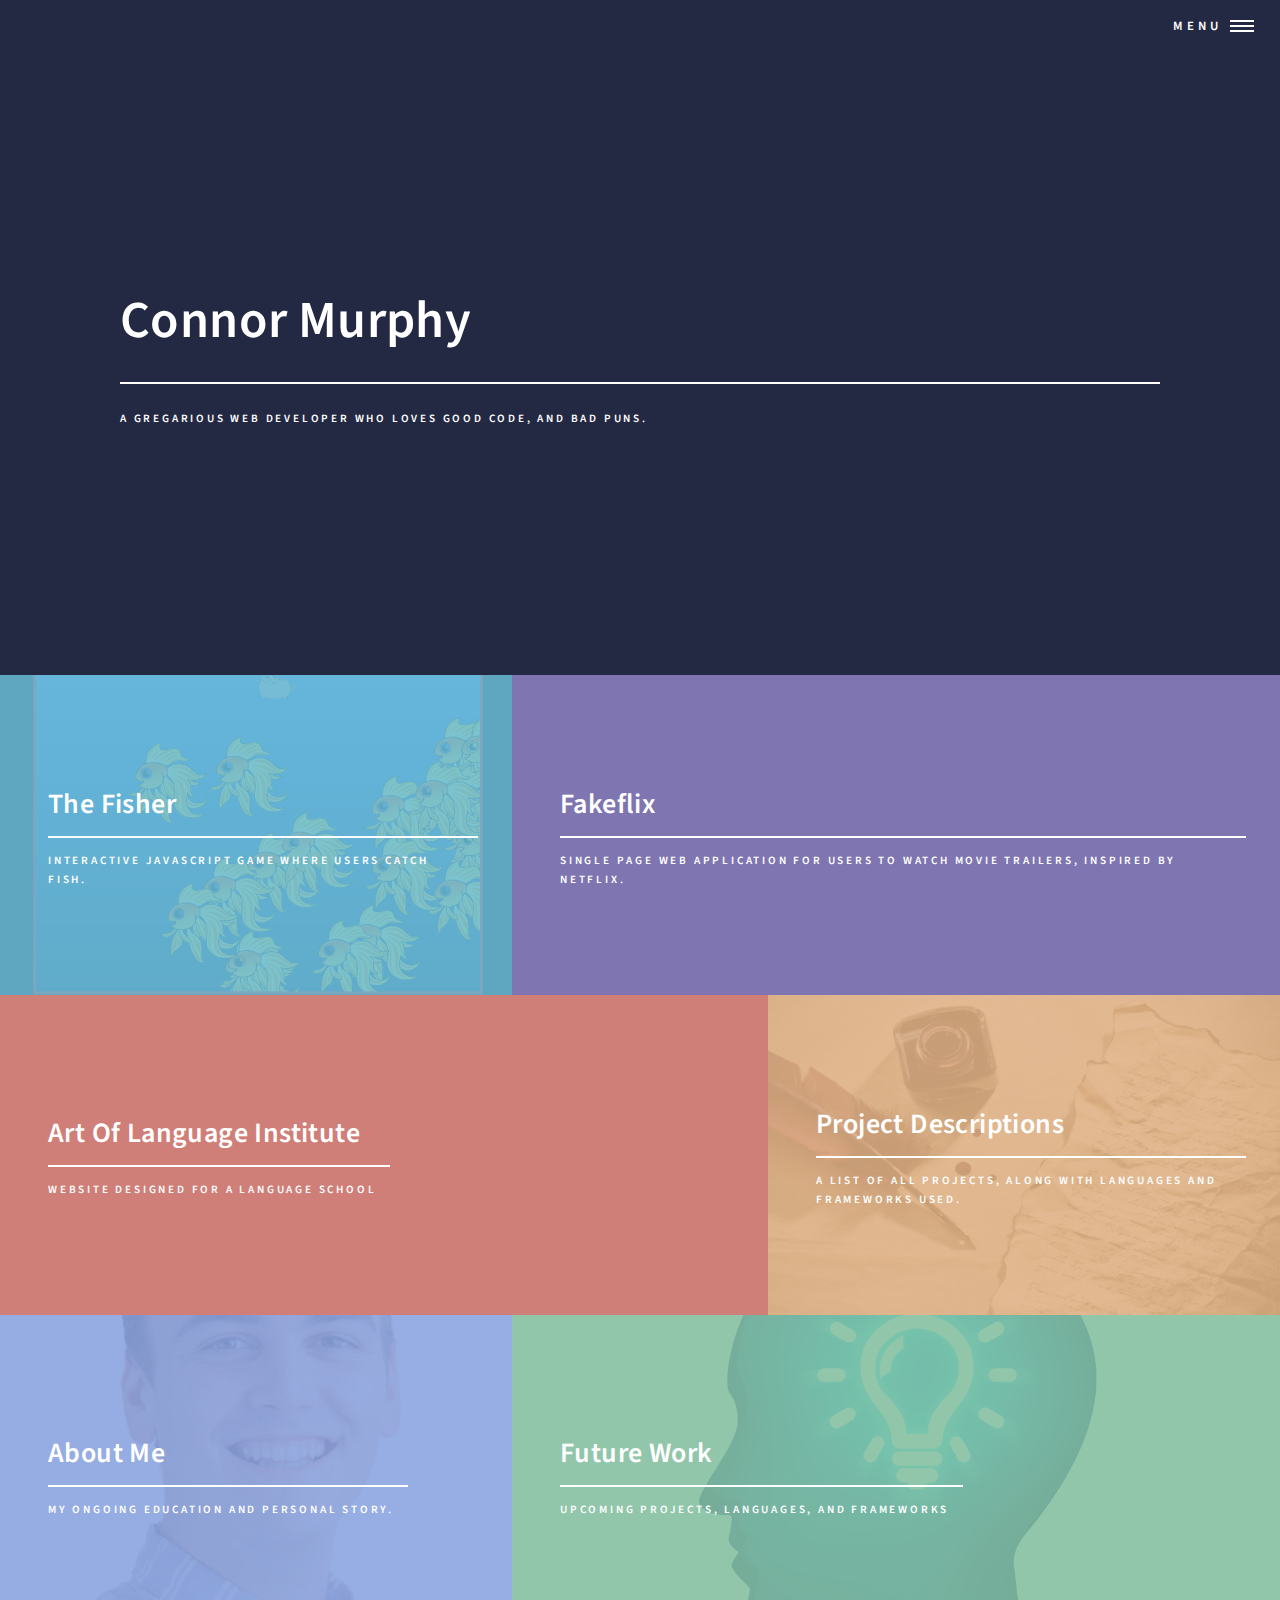
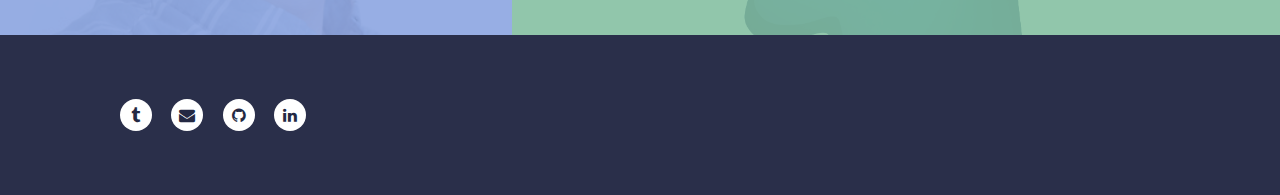
==== commit 914a8111: "Update ALI image" ====
--- a/index.html
+++ b/index.html
@@ -70,7 +70,7 @@
 								</article>
 								<article>
 									<span class="image">
-										<img src="./assets/images/work-in-progress.jpg" alt="" />
+										<img src="./assets/images/A-L-I" alt="" />
 									</span>
 									<header class="major">
 										<h3><a href="http://a-l-i.herokuapp.com/#/">Art Of Language Institute</a></h3>
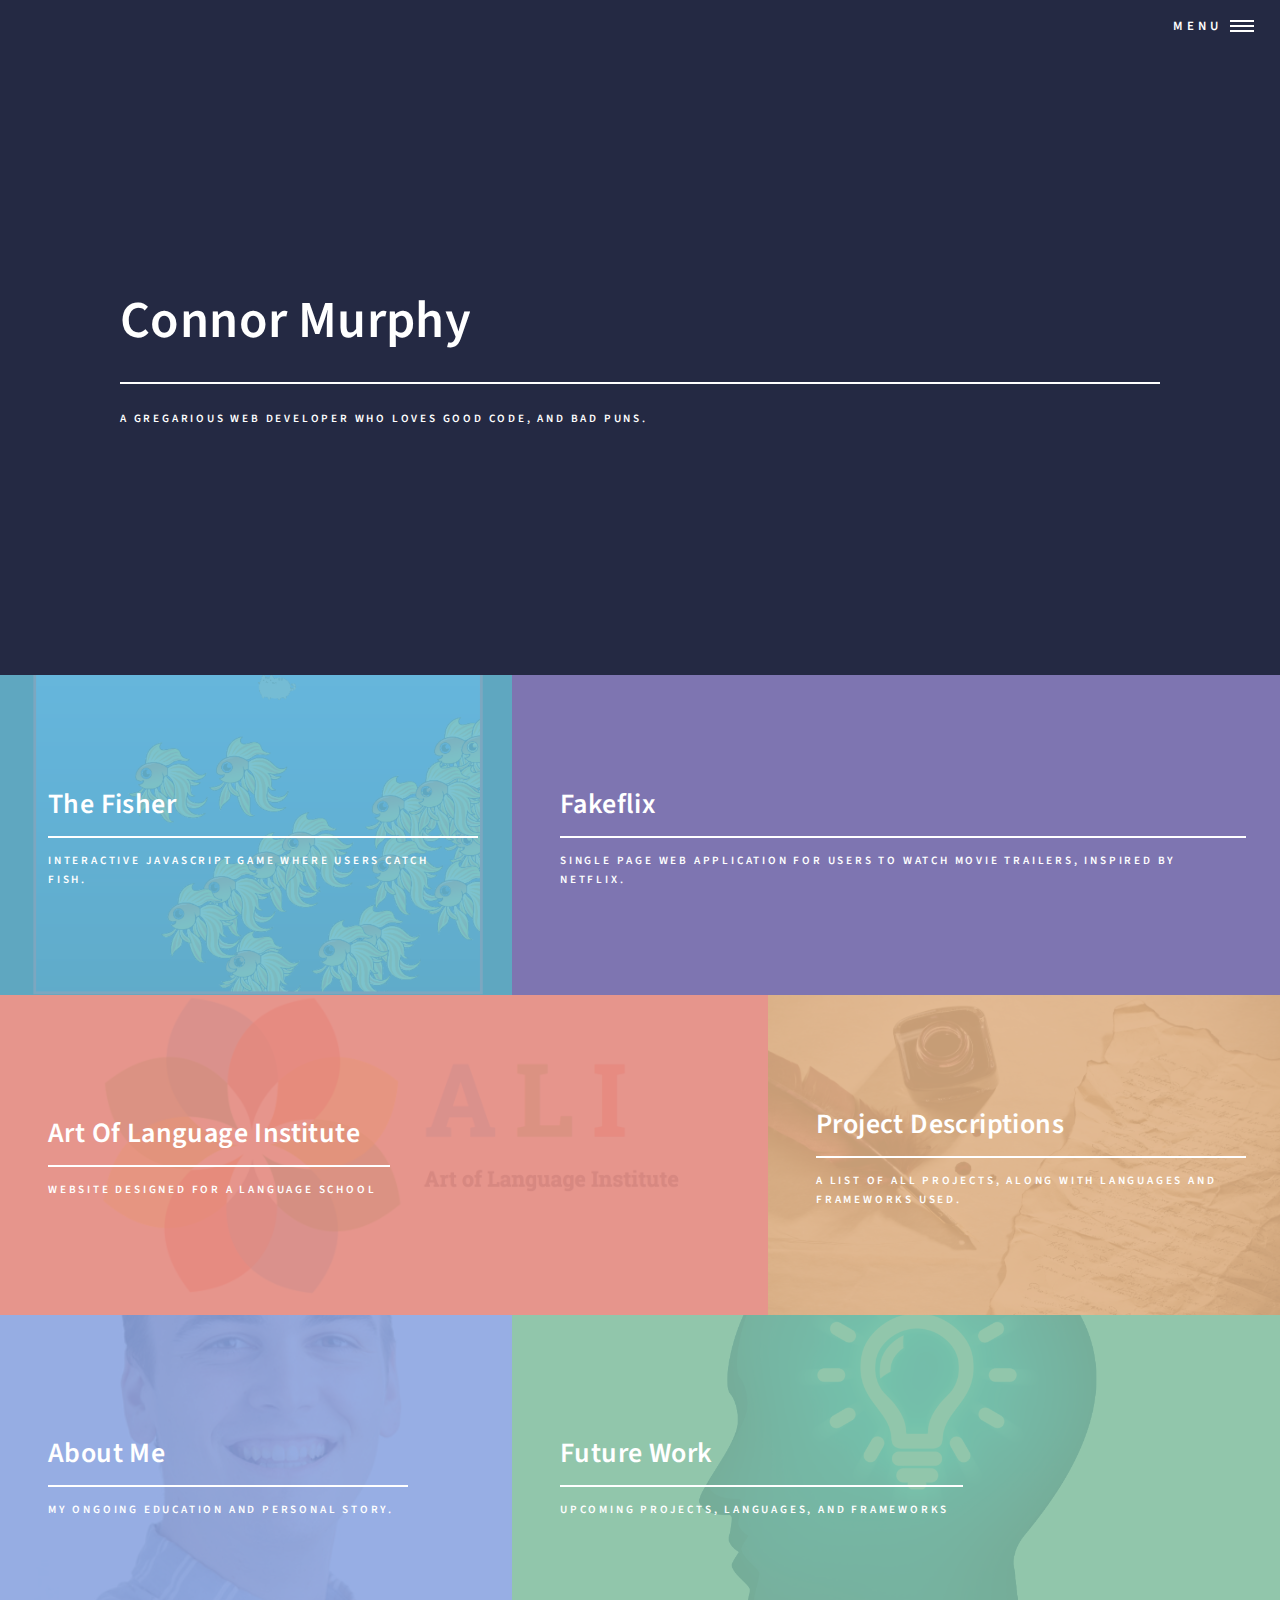
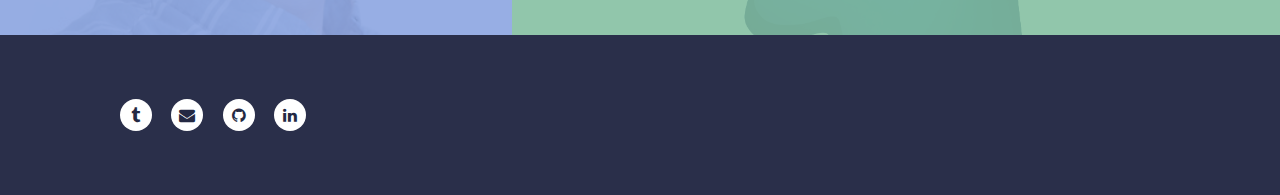
==== commit 68c940b8: "Update ALI image" ====
--- a/index.html
+++ b/index.html
@@ -70,7 +70,7 @@
 								</article>
 								<article>
 									<span class="image">
-										<img src="./assets/images/A-L-I" alt="" />
+										<img src="./assets/images/liam.png" alt="" />
 									</span>
 									<header class="major">
 										<h3><a href="http://a-l-i.herokuapp.com/#/">Art Of Language Institute</a></h3>
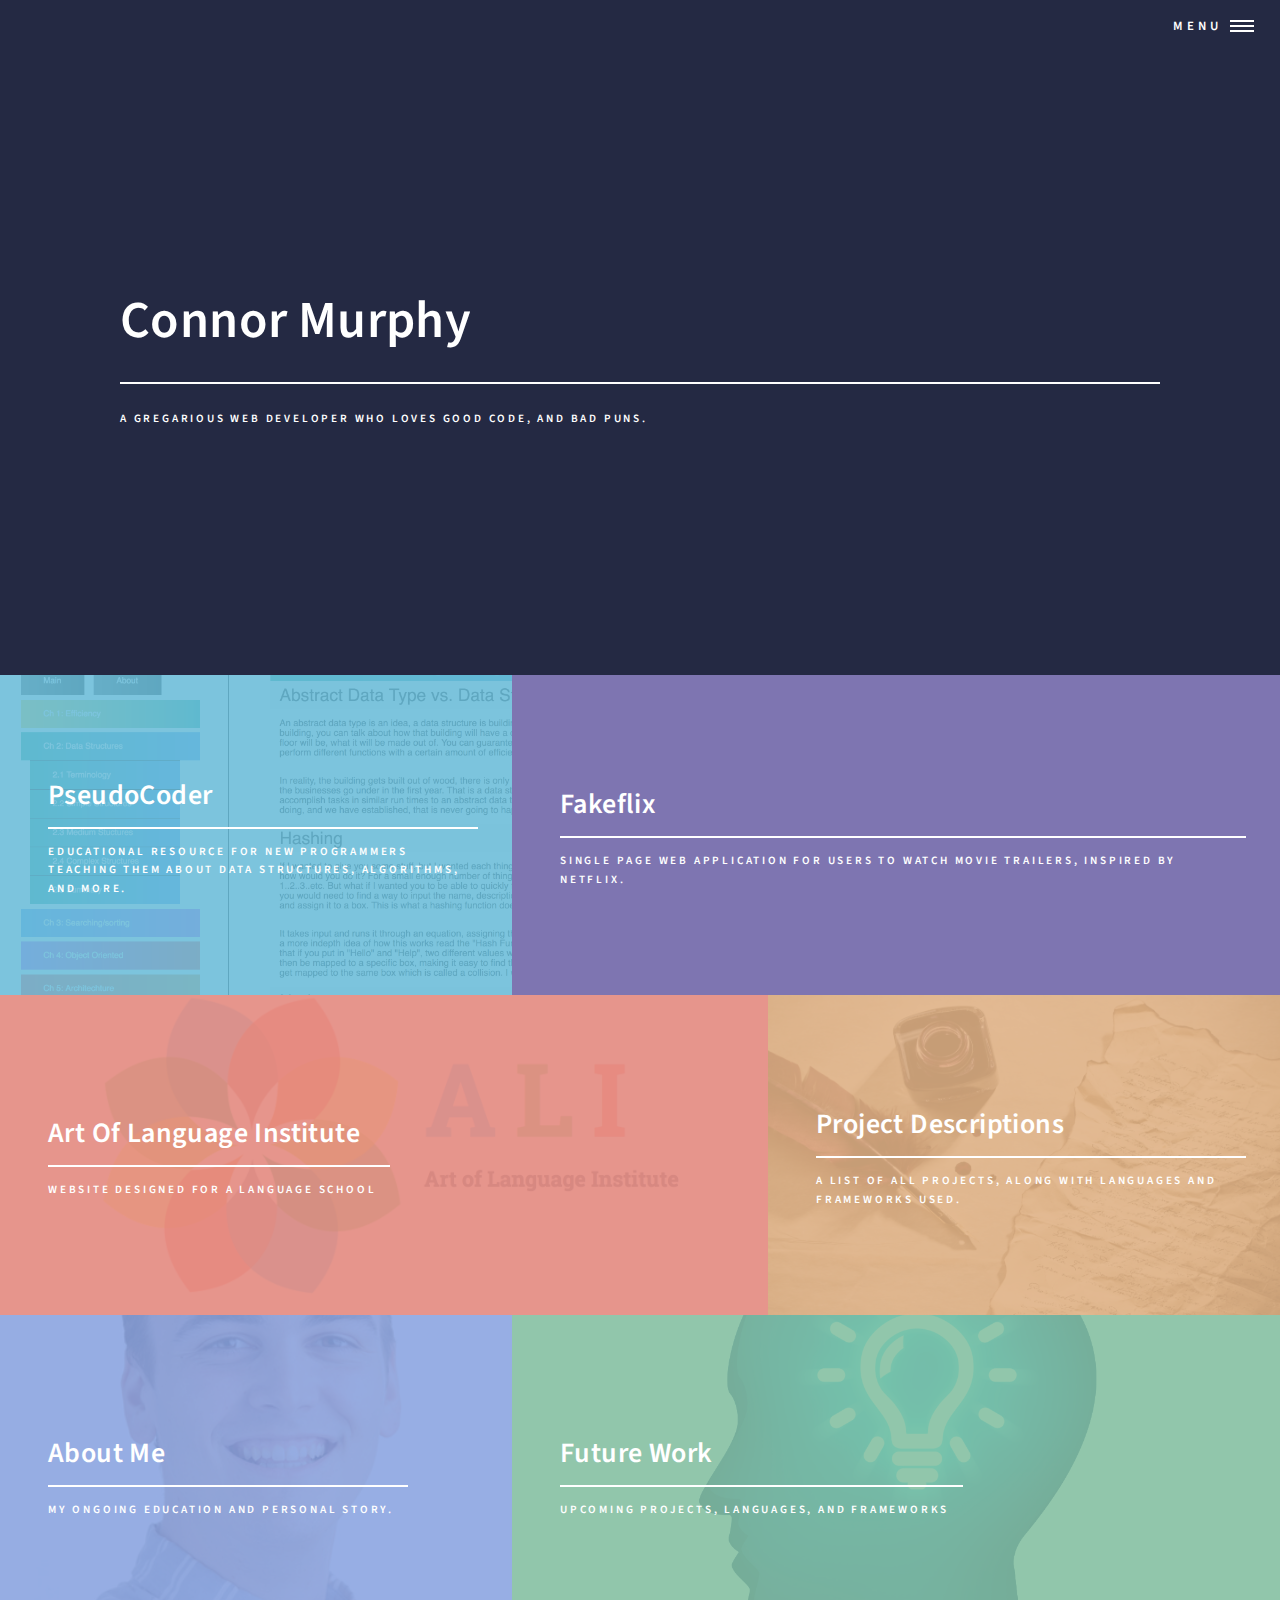
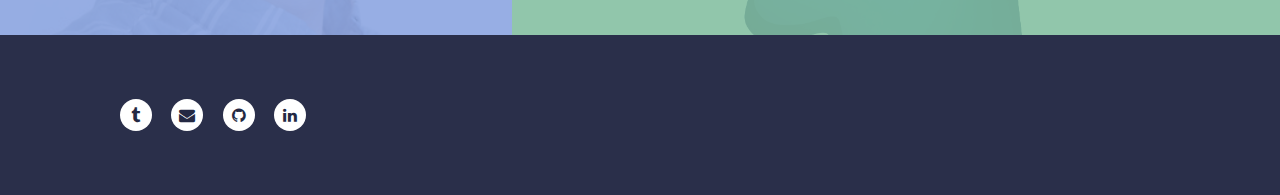
==== commit e85907f0: "Add PseudoCoder" ====
--- a/index.html
+++ b/index.html
@@ -52,11 +52,12 @@
 							<section id="one" class="tiles">
 								<article>
 									<span class="image">
-										<img src="./assets/images/gameplay.png" alt="" />
+										<img src="./assets/images/pseudocoder.png" alt="" />
 									</span>
 									<header class="major">
-										<h3><a href="thefisher" class="link">The Fisher</a></h3>
-										<p>Interactive Javascript game where users catch fish.</p>
+										<h3><a href="https://monnorcurphy.github.io/PseudoCoder/" class="link">PseudoCoder</a></h3>
+										<p>Educational resource for new programmers teaching them
+											about data structures, algorithms, and more.</p>
 									</header>
 								</article>
 								<article>
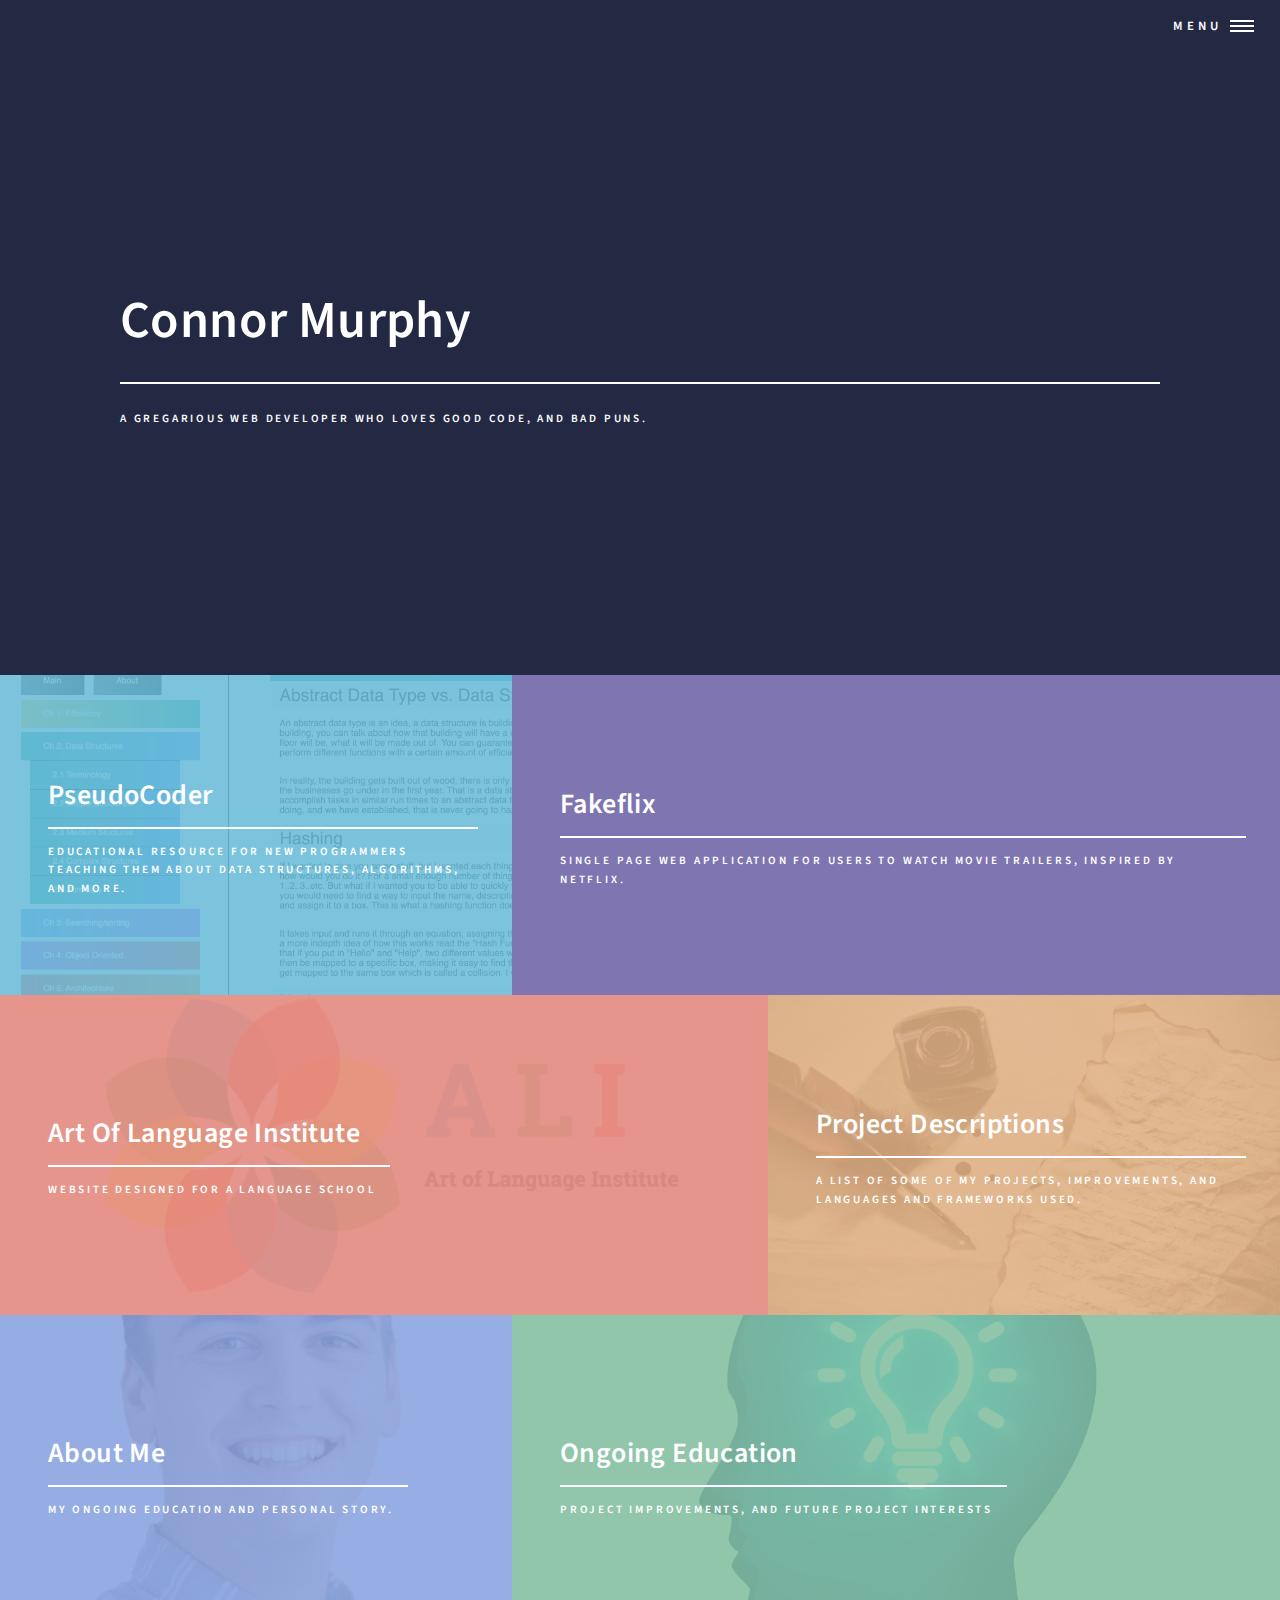
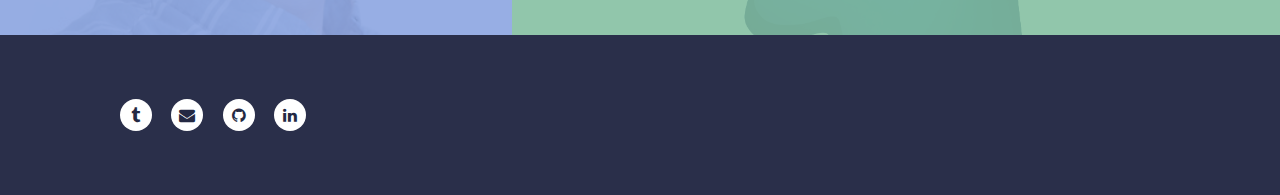
==== commit 88df987a: "Update personal site" ====
--- a/index.html
+++ b/index.html
@@ -74,7 +74,7 @@
 										<img src="./assets/images/liam.png" alt="" />
 									</span>
 									<header class="major">
-										<h3><a href="http://a-l-i.herokuapp.com/#/">Art Of Language Institute</a></h3>
+										<h3><a href="http://art-of-language.herokuapp.com/#/">Art Of Language Institute</a></h3>
 										<p>Website designed for a language school</p>
 									</header>
 								</article>
@@ -84,7 +84,7 @@
 									</span>
 									<header class="major">
 										<h3><a href="projects.html" class="link">Project Descriptions</a></h3>
-										<p>A list of all projects, along with languages and frameworks used.</p>
+										<p>A list of some of my projects, improvements, and languages and frameworks used.</p>
 									</header>
 								</article>
 								<article>
@@ -101,8 +101,8 @@
 										<img src="./assets/images/idea.jpg" alt="" />
 									</span>
 									<header class="major">
-										<h3><a href="future.html" class="link">Future Work</a></h3>
-										<p> Upcoming projects, languages, and frameworks</p>
+										<h3><a href="future.html" class="link">Ongoing Education</a></h3>
+										<p> Project improvements, and future project interests</p>
 									</header>
 								</article>
 							</section>
